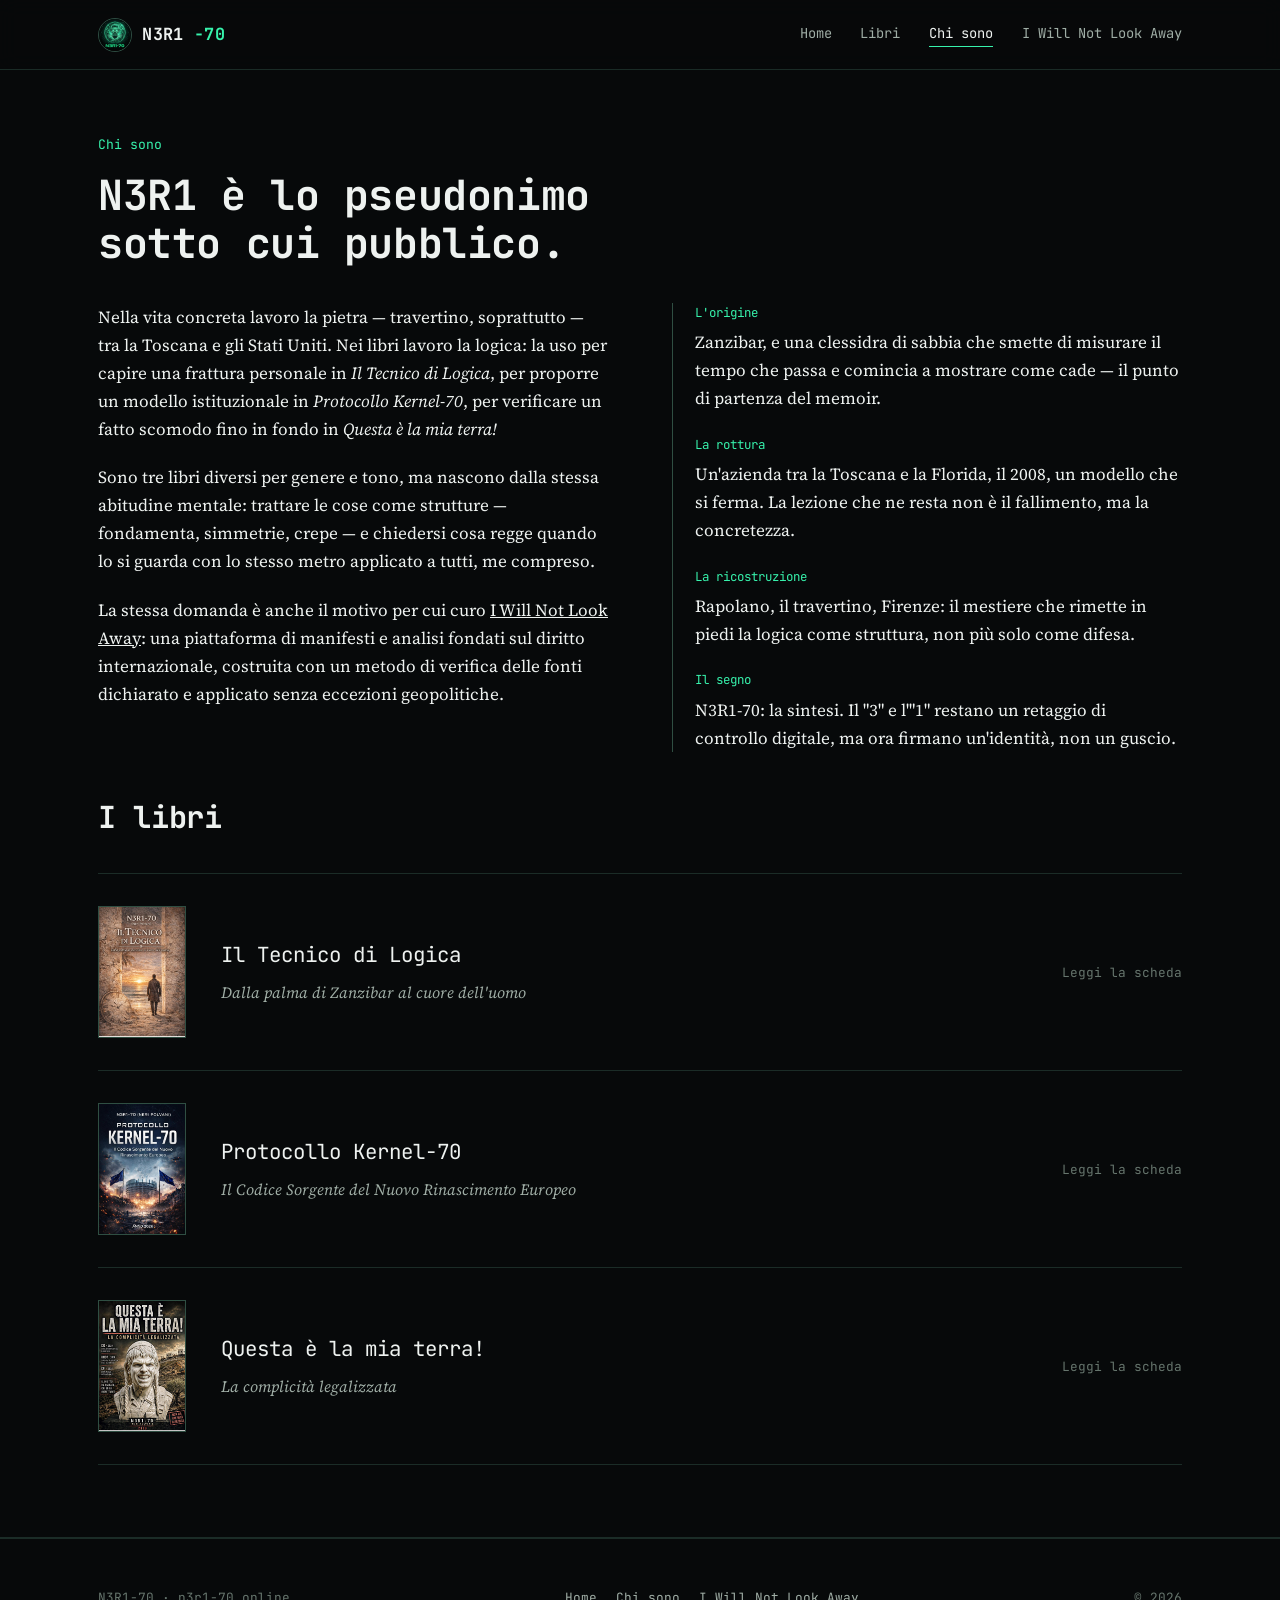
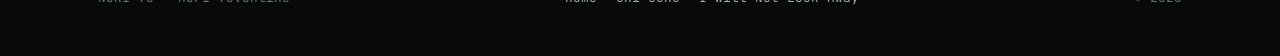
==== chi-sono.html @ bfb906f8 "n3r1-70-sito" ====
<!doctype html>
<html lang="it">
<head>
<meta charset="utf-8">
<meta name="viewport" content="width=device-width, initial-scale=1">
<title>Chi sono — N3R1-70</title>
<meta name="description" content="N3R1: pseudonimo dell'autore de Il Tecnico di Logica, Protocollo Kernel-70 e Questa è la mia terra!, e curatore di I Will Not Look Away.">
<link rel="canonical" href="https://n3r1-70.online/chi-sono.html">
<meta property="og:title" content="Chi sono — N3R1-70">
<meta property="og:description" content="N3R1: pseudonimo dell'autore de Il Tecnico di Logica, Protocollo Kernel-70 e Questa è la mia terra!, e curatore di I Will Not Look Away.">
<meta property="og:type" content="website">
<meta property="og:url" content="https://n3r1-70.online/chi-sono.html">
<meta property="og:image" content="https://n3r1-70.online/images/hero-portrait.jpg">
<meta name="theme-color" content="#07090a">
<link rel="icon" type="image/png" sizes="32x32" href="images/favicon-32.png">
<link rel="apple-touch-icon" href="images/favicon-180.png">
<link rel="preconnect" href="https://fonts.googleapis.com">
<link rel="preconnect" href="https://fonts.gstatic.com" crossorigin>
<link href="https://fonts.googleapis.com/css2?family=JetBrains+Mono:wght@400;500;700&family=Source+Serif+4:ital,opsz,wght@0,8..60,400;0,8..60,600;1,8..60,400;1,8..60,600&display=swap" rel="stylesheet">
<link rel="stylesheet" href="css/style.css">

</head>
<body>
<a class="skip-link" href="#main">Vai al contenuto</a>
<div class="grid-backdrop" aria-hidden="true"></div>
<header class="site-header">
  <div class="shell">
    <a class="brand" href="index.html">
      <img src="images/logo.jpg" alt="" width="34" height="34">
      N3R1<span>-70</span>
    </a>
    <button class="nav-toggle" id="navToggle" aria-expanded="false" aria-controls="mainNav">☰</button>
    <nav class="main-nav" id="mainNav">
      <a href="index.html">Home</a>
      <a href="index.html#libri">Libri</a>
      <a href="chi-sono.html" aria-current="page">Chi sono</a>
      <a href="iwillnotlookaway.html">I Will Not Look Away</a>
    </nav>
  </div>
</header>
<main id="main">

<section class="section" style="border-bottom:1px solid var(--line); padding-top: clamp(2.4rem, 6vw, 4rem);">
  <div class="shell">
    <span class="eyebrow-id">Chi sono</span>
    <h1 style="font-size:clamp(1.9rem,3.6vw,2.6rem); max-width:20ch;">N3R1 è lo pseudonimo sotto cui pubblico.</h1>

    <div class="bio-grid" style="margin-top:2.2rem;">
      <div class="measure">
        <p>Nella vita concreta lavoro la pietra — travertino, soprattutto — tra la Toscana e gli Stati Uniti. Nei libri lavoro la logica: la uso per capire una frattura personale in <em>Il Tecnico di Logica</em>, per proporre un modello istituzionale in <em>Protocollo Kernel-70</em>, per verificare un fatto scomodo fino in fondo in <em>Questa è la mia terra!</em></p>
        <p>Sono tre libri diversi per genere e tono, ma nascono dalla stessa abitudine mentale: trattare le cose come strutture — fondamenta, simmetrie, crepe — e chiedersi cosa regge quando lo si guarda con lo stesso metro applicato a tutti, me compreso.</p>
        <p>La stessa domanda è anche il motivo per cui curo <a href="iwillnotlookaway.html">I Will Not Look Away</a>: una piattaforma di manifesti e analisi fondati sul diritto internazionale, costruita con un metodo di verifica delle fonti dichiarato e applicato senza eccezioni geopolitiche.</p>
      </div>

      <div class="timeline">
        <div class="timeline-item">
          <span class="t-mark">L'origine</span>
          <p style="margin:0;">Zanzibar, e una clessidra di sabbia che smette di misurare il tempo che passa e comincia a mostrare come cade — il punto di partenza del memoir.</p>
        </div>
        <div class="timeline-item">
          <span class="t-mark">La rottura</span>
          <p style="margin:0;">Un'azienda tra la Toscana e la Florida, il 2008, un modello che si ferma. La lezione che ne resta non è il fallimento, ma la concretezza.</p>
        </div>
        <div class="timeline-item">
          <span class="t-mark">La ricostruzione</span>
          <p style="margin:0;">Rapolano, il travertino, Firenze: il mestiere che rimette in piedi la logica come struttura, non più solo come difesa.</p>
        </div>
        <div class="timeline-item">
          <span class="t-mark">Il segno</span>
          <p style="margin:0;">N3R1-70: la sintesi. Il "3" e l'"1" restano un retaggio di controllo digitale, ma ora firmano un'identità, non un guscio.</p>
        </div>
      </div>
    </div>

    <div class="section-head" style="margin-top:3rem;">
      <h2>I libri</h2>
    </div>
    <div class="book-index">
      <a class="book-row" href="libro-tecnico-di-logica.html">
        <img class="book-thumb" src="images/covers/cover-tecnico-di-logica.jpg" alt="Copertina de Il Tecnico di Logica">
        <span><span class="book-row-title" style="display:block;">Il Tecnico di Logica</span><span class="book-row-sub">Dalla palma di Zanzibar al cuore dell'uomo</span></span>
        <span class="book-row-cta">Leggi la scheda</span>
      </a>
      <a class="book-row" href="libro-protocollo-kernel-70.html">
        <img class="book-thumb" src="images/covers/cover-protocollo-kernel-70.jpg" alt="Copertina di Protocollo Kernel-70">
        <span><span class="book-row-title" style="display:block;">Protocollo Kernel-70</span><span class="book-row-sub">Il Codice Sorgente del Nuovo Rinascimento Europeo</span></span>
        <span class="book-row-cta">Leggi la scheda</span>
      </a>
      <a class="book-row" href="libro-questa-e-la-mia-terra.html">
        <img class="book-thumb" src="images/covers/cover-questa-e-la-mia-terra.jpg" alt="Copertina di Questa è la mia terra!">
        <span><span class="book-row-title" style="display:block;">Questa è la mia terra!</span><span class="book-row-sub">La complicità legalizzata</span></span>
        <span class="book-row-cta">Leggi la scheda</span>
      </a>
    </div>
  </div>
</section>
</main>
<footer class="site-footer">
  <div class="shell">
    <span>N3R1-70 · n3r1-70.online</span>
    <div class="footer-links">
      <a href="index.html">Home</a>
      <a href="chi-sono.html">Chi sono</a>
      <a href="iwillnotlookaway.html">I Will Not Look Away</a>
    </div>
    <span>&copy; 2026</span>
  </div>
</footer>
<script src="js/main.js"></script>

</body>
</html>
---- css/style.css ----
/* ==========================================================================
   N3R1-70 — design system
   Palette e trama derivano dal logo del progetto (rete di linee su nero,
   verde-menta luminoso). Titoli in monospazio (logica/codice), testo in
   serif (memoria/letteratura) — la stessa dualità che attraversa i libri.
   ========================================================================== */

:root{
  --bg: #07090a;
  --bg-panel: #0d1210;
  --bg-panel-raised: #101715;
  --line: rgba(150, 255, 210, 0.14);
  --line-strong: rgba(150, 255, 210, 0.28);
  --accent: #37f2ac;
  --accent-soft: rgba(55, 242, 172, 0.12);
  --accent-dim: #1d6b4f;
  --text: #eef2f0;
  --text-muted: #9fada5;
  --text-faint: #66756d;

  --font-mono: 'JetBrains Mono', ui-monospace, SFMono-Regular, Menlo, monospace;
  --font-serif: 'Source Serif 4', Georgia, 'Times New Roman', serif;

  --measure: 42em;
  --gutter: clamp(1.25rem, 4vw, 3rem);
}

*, *::before, *::after{ box-sizing: border-box; }

html{ background: var(--bg); color-scheme: dark; }

body{
  margin: 0;
  background: var(--bg);
  color: var(--text);
  font-family: var(--font-serif);
  font-size: 17px;
  line-height: 1.65;
  -webkit-font-smoothing: antialiased;
}

img{ max-width: 100%; display: block; }

a{ color: inherit; }

::selection{ background: var(--accent); color: #04120c; }

h1, h2, h3, h4{
  font-family: var(--font-mono);
  font-weight: 700;
  line-height: 1.15;
  letter-spacing: -0.01em;
  margin: 0 0 0.6em;
}

p{ margin: 0 0 1.2em; }

.measure{ max-width: var(--measure); }

/* -------------------------------- backdrop -------------------------------- */

.grid-backdrop{
  position: fixed;
  inset: 0;
  z-index: -1;
  background-image:
    linear-gradient(var(--line) 1px, transparent 1px),
    linear-gradient(90deg, var(--line) 1px, transparent 1px);
  background-size: 64px 64px;
  -webkit-mask-image: radial-gradient(ellipse 80% 60% at 50% -10%, black 0%, transparent 70%);
          mask-image: radial-gradient(ellipse 80% 60% at 50% -10%, black 0%, transparent 70%);
  opacity: 0.55;
}

/* ---------------------------------- shell ---------------------------------- */

.shell{
  max-width: 1180px;
  margin: 0 auto;
  padding: 0 var(--gutter);
}

/* ----------------------------------- nav ------------------------------------ */

.site-header{
  border-bottom: 1px solid var(--line);
  position: sticky;
  top: 0;
  background: rgba(7, 9, 10, 0.86);
  backdrop-filter: blur(10px);
  z-index: 20;
}

.site-header .shell{
  display: flex;
  align-items: center;
  justify-content: space-between;
  padding-top: 1.1rem;
  padding-bottom: 1.1rem;
  gap: 1.5rem;
}

.brand{
  display: flex;
  align-items: center;
  gap: 0.65rem;
  text-decoration: none;
  font-family: var(--font-mono);
  font-weight: 700;
  font-size: 1.05rem;
  letter-spacing: 0.02em;
  color: var(--text);
  white-space: nowrap;
}

.brand img{
  width: 34px;
  height: 34px;
  border-radius: 50%;
  border: 1px solid var(--line-strong);
}

.brand span{ color: var(--accent); }

.main-nav{
  display: flex;
  gap: clamp(1rem, 2.4vw, 1.8rem);
  flex-wrap: wrap;
  font-family: var(--font-mono);
  font-size: 0.86rem;
}

.main-nav a{
  text-decoration: none;
  color: var(--text-muted);
  padding-bottom: 2px;
  border-bottom: 1px solid transparent;
  transition: color .15s ease, border-color .15s ease;
}

.main-nav a:hover,
.main-nav a[aria-current="page"]{
  color: var(--text);
  border-color: var(--accent);
}

.nav-toggle{ display: none; }

@media (max-width: 720px){
  .nav-toggle{
    display: inline-flex;
    align-items: center;
    justify-content: center;
    width: 38px; height: 38px;
    border: 1px solid var(--line-strong);
    background: transparent;
    color: var(--text);
    font-family: var(--font-mono);
  }
  .main-nav{
    display: none;
    position: absolute;
    top: 100%; left: 0; right: 0;
    background: var(--bg-panel);
    border-bottom: 1px solid var(--line);
    padding: 1rem var(--gutter) 1.4rem;
    flex-direction: column;
    gap: 0.9rem;
  }
  .main-nav.is-open{ display: flex; }
}

/* ---------------------------------- hero ------------------------------------ */

.hero{
  padding: clamp(3rem, 8vw, 6rem) 0 clamp(2.5rem, 6vw, 4rem);
  border-bottom: 1px solid var(--line);
}

.hero .shell{
  display: grid;
  grid-template-columns: 1.15fr 0.85fr;
  gap: clamp(2rem, 5vw, 4rem);
  align-items: center;
}

@media (max-width: 860px){
  .hero .shell{ grid-template-columns: 1fr; }
  .hero-portrait{ order: -1; max-width: 260px; margin: 0 auto; }
}

.eyebrow-id{
  font-family: var(--font-mono);
  font-size: 0.82rem;
  color: var(--accent);
  display: block;
  margin-bottom: 1rem;
}

.hero h1{
  font-size: clamp(2.1rem, 4.4vw, 3.4rem);
  margin-bottom: 0.5rem;
}

.hero .subtitle{
  font-family: var(--font-serif);
  font-style: italic;
  color: var(--text-muted);
  font-size: 1.15rem;
  margin-bottom: 1.4rem;
}

.hero p.lede{
  color: var(--text-muted);
  font-size: 1.05rem;
  max-width: 46ch;
}

.hero-actions{
  display: flex;
  gap: 1rem;
  flex-wrap: wrap;
  margin-top: 1.6rem;
}

.hero-portrait{
  position: relative;
  border: 1px solid var(--line-strong);
  padding: 10px;
}

.hero-portrait img{ width: 100%; height: auto; }

/* --------------------------------- buttons ---------------------------------- */

.btn{
  display: inline-flex;
  align-items: center;
  gap: 0.5rem;
  font-family: var(--font-mono);
  font-size: 0.86rem;
  text-decoration: none;
  padding: 0.7em 1.1em;
  border: 1px solid var(--line-strong);
  color: var(--text);
  background: transparent;
  transition: border-color .15s ease, background .15s ease, color .15s ease;
}

.btn:hover{ border-color: var(--accent); color: var(--accent); }

.btn-solid{
  background: var(--accent);
  color: #04140d;
  border-color: var(--accent);
}

.btn-solid:hover{
  background: transparent;
  color: var(--accent);
}

/* --------------------------------- sections ---------------------------------- */

.section{
  padding: clamp(2.6rem, 6vw, 4.5rem) 0;
  border-bottom: 1px solid var(--line);
}

.section:last-of-type{ border-bottom: none; }

.section-head{
  display: flex;
  justify-content: space-between;
  align-items: baseline;
  gap: 1.5rem;
  margin-bottom: clamp(1.6rem, 4vw, 2.4rem);
  flex-wrap: wrap;
}

.section-head h2{ font-size: clamp(1.4rem, 2.6vw, 1.9rem); margin: 0; }

.section-head .section-note{
  font-family: var(--font-mono);
  font-size: 0.82rem;
  color: var(--text-faint);
}

.section-intro{
  color: var(--text-muted);
  max-width: 56ch;
  margin-bottom: clamp(1.6rem, 4vw, 2.4rem);
}

/* ------------------------------ book index list ------------------------------- */

.book-index{
  border-top: 1px solid var(--line);
}

.book-row{
  display: grid;
  grid-template-columns: 5.5rem 1fr auto;
  gap: clamp(1rem, 3vw, 2.2rem);
  align-items: center;
  padding: clamp(1.4rem, 3vw, 2rem) 0;
  border-bottom: 1px solid var(--line);
  text-decoration: none;
  color: var(--text);
}

.book-row:hover .book-row-title{ color: var(--accent); }
.book-row:hover .book-mark{ border-color: var(--accent); color: var(--accent); }

.book-mark{
  font-family: var(--font-mono);
  font-size: 0.75rem;
  color: var(--text-faint);
  border: 1px solid var(--line-strong);
  padding: 0.5rem 0.4rem;
  text-align: center;
  transition: border-color .15s ease, color .15s ease;
}

.book-thumb{
  width: 100%;
  aspect-ratio: 2 / 3;
  object-fit: cover;
  border: 1px solid var(--line-strong);
  transition: border-color .15s ease;
}

.book-row:hover .book-thumb{ border-color: var(--accent); }

.book-row-title{
  font-family: var(--font-mono);
  font-size: clamp(1.05rem, 2vw, 1.3rem);
  transition: color .15s ease;
  margin-bottom: 0.35rem;
}

.book-row-sub{
  font-family: var(--font-serif);
  font-style: italic;
  color: var(--text-muted);
  font-size: 0.98rem;
}

.book-row-cta{
  font-family: var(--font-mono);
  font-size: 0.8rem;
  color: var(--text-faint);
  white-space: nowrap;
}

@media (max-width: 620px){
  .book-row{ grid-template-columns: 3.2rem 1fr; }
  .book-row-cta{ display: none; }
}

/* --------------------------------- book page ---------------------------------- */

.book-hero{
  display: grid;
  grid-template-columns: 220px 1fr;
  gap: clamp(1.8rem, 4vw, 3rem);
  align-items: start;
  padding: clamp(2.4rem, 6vw, 4rem) 0;
  border-bottom: 1px solid var(--line);
}

@media (max-width: 720px){
  .book-hero{ grid-template-columns: 1fr; }
  .book-cover{ max-width: 200px; }
}

.book-cover{
  border: 1px solid var(--line-strong);
  background: var(--bg-panel);
  padding: 8px;
  position: relative;
  box-shadow: 0 30px 60px -30px rgba(0,0,0,0.7);
}

.book-cover img{
  width: 100%;
  height: auto;
  display: block;
}

.book-meta-label{
  font-family: var(--font-mono);
  font-size: 0.78rem;
  color: var(--accent);
  display: block;
  margin-bottom: 0.9rem;
}

.book-hero h1{ font-size: clamp(1.8rem, 3.6vw, 2.6rem); }

.book-hero .subtitle{
  font-family: var(--font-serif);
  font-style: italic;
  color: var(--text-muted);
  font-size: 1.1rem;
  margin-bottom: 1.3rem;
}

.book-body{
  padding-top: clamp(2rem, 5vw, 3rem);
  max-width: var(--measure);
}

.book-body p{ color: var(--text); }

.book-body p:first-of-type{
  font-size: 1.08rem;
}

.pull{
  border-left: 2px solid var(--accent);
  padding-left: 1.2rem;
  margin: 2rem 0;
  font-family: var(--font-serif);
  font-style: italic;
  color: var(--text-muted);
  font-size: 1.1rem;
}

.protocol-list{
  list-style: none;
  margin: 1.6rem 0;
  padding: 0;
  display: grid;
  gap: 0.9rem;
}

.protocol-list li{
  border: 1px solid var(--line);
  padding: 0.9rem 1.1rem;
  background: var(--bg-panel);
}

.protocol-list strong{
  font-family: var(--font-mono);
  color: var(--accent);
  display: block;
  font-size: 0.92rem;
  margin-bottom: 0.3rem;
}

/* ----------------------------------- feed ------------------------------------ */

.feed-list{ border-top: 1px solid var(--line); }

.feed-item{
  display: grid;
  grid-template-columns: 8rem 1fr;
  gap: clamp(1rem, 3vw, 2rem);
  padding: 1.3rem 0;
  border-bottom: 1px solid var(--line);
  text-decoration: none;
  color: var(--text);
}

.feed-item:hover .feed-title{ color: var(--accent); }

.feed-date{
  font-family: var(--font-mono);
  font-size: 0.78rem;
  color: var(--text-faint);
  padding-top: 0.2rem;
}

.feed-title{
  font-family: var(--font-mono);
  font-size: 1rem;
  transition: color .15s ease;
  margin-bottom: 0.3rem;
}

.feed-excerpt{
  color: var(--text-muted);
  font-size: 0.95rem;
  margin: 0;
}

.feed-category{
  display: inline-block;
  font-family: var(--font-mono);
  font-size: 0.7rem;
  color: var(--accent-dim);
  border: 1px solid var(--accent-dim);
  padding: 0.15rem 0.5rem;
  margin-bottom: 0.5rem;
}

@media (max-width: 620px){
  .feed-item{ grid-template-columns: 1fr; gap: 0.4rem; }
}

.feed-status{
  font-family: var(--font-mono);
  font-size: 0.85rem;
  color: var(--text-faint);
  padding: 1.2rem 0;
}

/* ---------------------------------- panel card -------------------------------- */

.panel{
  border: 1px solid var(--line);
  background: var(--bg-panel);
  padding: clamp(1.6rem, 4vw, 2.4rem);
}

.panel + .panel{ margin-top: 1.2rem; }

.iwnla-card{
  display: grid;
  grid-template-columns: auto 1fr;
  gap: clamp(1.4rem, 4vw, 2.4rem);
  align-items: center;
  border: 1px solid var(--line);
  padding: clamp(1.6rem, 4vw, 2.4rem);
}

@media (max-width: 700px){
  .iwnla-card{ grid-template-columns: 1fr; }
}

.iwnla-card img{ width: 96px; height: 96px; object-fit: contain; }

.stat-row{
  display: flex;
  flex-wrap: wrap;
  gap: clamp(1.4rem, 4vw, 2.6rem);
  margin-top: 1.6rem;
}

.stat{
  font-family: var(--font-mono);
}

.stat .stat-n{
  font-size: 1.6rem;
  color: var(--accent);
  display: block;
}

.stat .stat-l{
  font-size: 0.78rem;
  color: var(--text-faint);
}

/* --------------------------------- about / bio -------------------------------- */

.bio-grid{
  display: grid;
  grid-template-columns: 1fr 1fr;
  gap: clamp(2rem, 5vw, 4rem);
  align-items: start;
}

@media (max-width: 780px){
  .bio-grid{ grid-template-columns: 1fr; }
}

.timeline{
  border-left: 1px solid var(--line-strong);
  padding-left: 1.4rem;
  display: grid;
  gap: 1.4rem;
}

.timeline-item .t-mark{
  font-family: var(--font-mono);
  font-size: 0.78rem;
  color: var(--accent);
  display: block;
  margin-bottom: 0.3rem;
}

/* ----------------------------------- footer ------------------------------------ */

.site-footer{
  border-top: 1px solid var(--line);
  padding: clamp(2rem, 5vw, 3rem) 0;
}

.site-footer .shell{
  display: flex;
  justify-content: space-between;
  align-items: center;
  flex-wrap: wrap;
  gap: 1rem;
  font-family: var(--font-mono);
  font-size: 0.8rem;
  color: var(--text-faint);
}

.site-footer a{ text-decoration: none; color: var(--text-muted); }
.site-footer a:hover{ color: var(--accent); }

.footer-links{ display: flex; gap: 1.2rem; flex-wrap: wrap; }

/* ------------------------------------ misc -------------------------------------- */

.skip-link{
  position: absolute;
  left: -999px;
  top: auto;
  background: var(--accent);
  color: #04140d;
  padding: 0.6rem 1rem;
  font-family: var(--font-mono);
  z-index: 100;
}
.skip-link:focus{ left: var(--gutter); top: 0.6rem; }

:focus-visible{
  outline: 2px solid var(--accent);
  outline-offset: 2px;
}

@media (prefers-reduced-motion: reduce){
  *{ animation-duration: 0.001ms !important; animation-iteration-count: 1 !important; transition-duration: 0.001ms !important; }
}
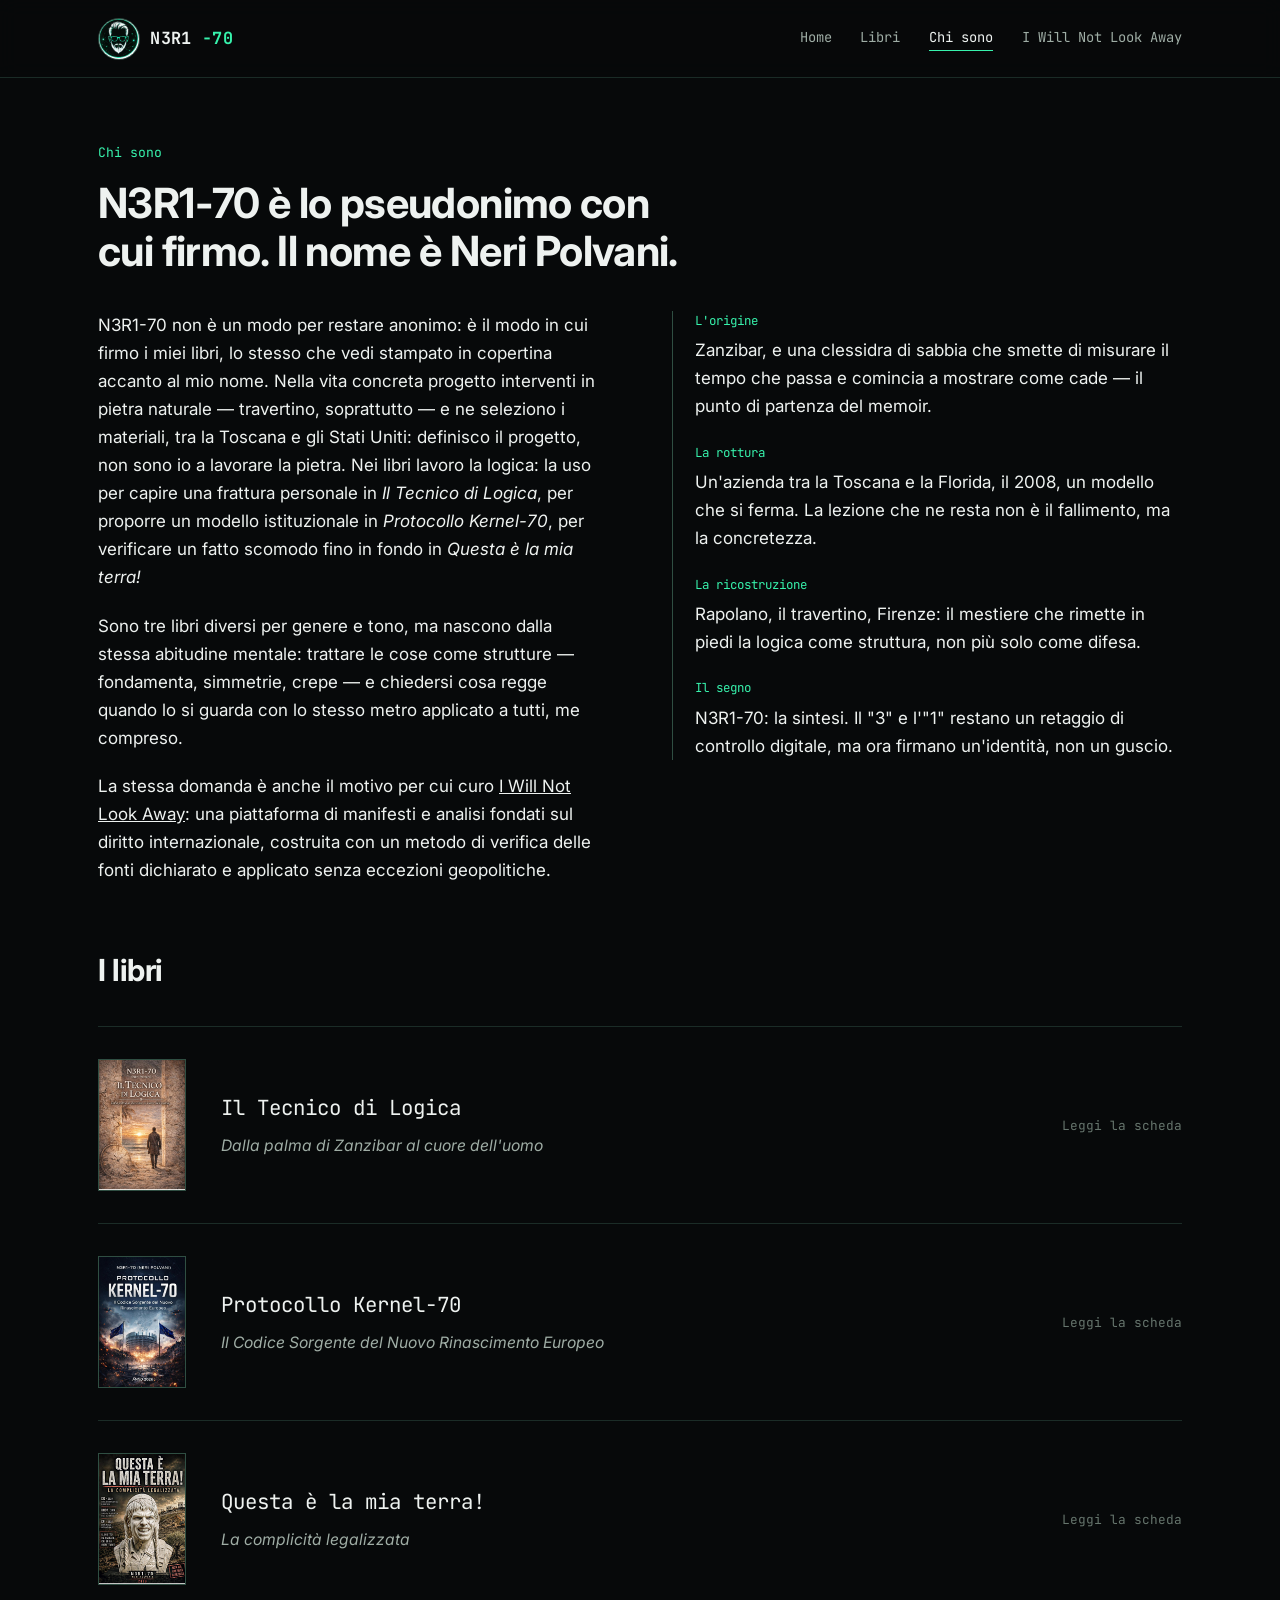
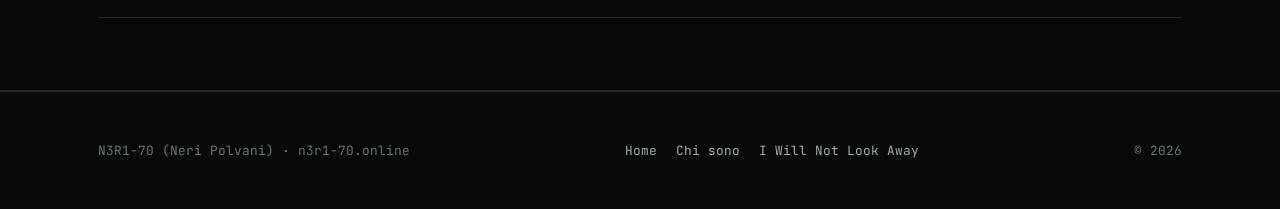
==== commit 86ea128a: "3" ====
--- a/chi-sono.html
+++ b/chi-sono.html
@@ -3,11 +3,11 @@
 <head>
 <meta charset="utf-8">
 <meta name="viewport" content="width=device-width, initial-scale=1">
-<title>Chi sono — N3R1-70</title>
-<meta name="description" content="N3R1: pseudonimo dell'autore de Il Tecnico di Logica, Protocollo Kernel-70 e Questa è la mia terra!, e curatore di I Will Not Look Away.">
+<title>Chi sono — N3R1-70 (Neri Polvani)</title>
+<meta name="description" content="N3R1-70, pseudonimo di Neri Polvani: autore de Il Tecnico di Logica, Protocollo Kernel-70 e Questa è la mia terra!, e curatore di I Will Not Look Away.">
 <link rel="canonical" href="https://n3r1-70.online/chi-sono.html">
-<meta property="og:title" content="Chi sono — N3R1-70">
-<meta property="og:description" content="N3R1: pseudonimo dell'autore de Il Tecnico di Logica, Protocollo Kernel-70 e Questa è la mia terra!, e curatore di I Will Not Look Away.">
+<meta property="og:title" content="Chi sono — N3R1-70 (Neri Polvani)">
+<meta property="og:description" content="N3R1-70, pseudonimo di Neri Polvani: autore de Il Tecnico di Logica, Protocollo Kernel-70 e Questa è la mia terra!, e curatore di I Will Not Look Away.">
 <meta property="og:type" content="website">
 <meta property="og:url" content="https://n3r1-70.online/chi-sono.html">
 <meta property="og:image" content="https://n3r1-70.online/images/hero-portrait.jpg">
@@ -16,7 +16,7 @@
 <link rel="apple-touch-icon" href="images/favicon-180.png">
 <link rel="preconnect" href="https://fonts.googleapis.com">
 <link rel="preconnect" href="https://fonts.gstatic.com" crossorigin>
-<link href="https://fonts.googleapis.com/css2?family=JetBrains+Mono:wght@400;500;700&family=Source+Serif+4:ital,opsz,wght@0,8..60,400;0,8..60,600;1,8..60,400;1,8..60,600&display=swap" rel="stylesheet">
+<link href="https://fonts.googleapis.com/css2?family=Inter:ital,wght@0,400;0,500;0,600;0,700;1,400;1,600&family=JetBrains+Mono:wght@400;500;700&display=swap" rel="stylesheet">
 <link rel="stylesheet" href="css/style.css">
 
 </head>
@@ -26,7 +26,7 @@
 <header class="site-header">
   <div class="shell">
     <a class="brand" href="index.html">
-      <img src="images/logo.jpg" alt="" width="34" height="34">
+      <img src="images/logo.jpg" alt="" width="42" height="42">
       N3R1<span>-70</span>
     </a>
     <button class="nav-toggle" id="navToggle" aria-expanded="false" aria-controls="mainNav">☰</button>
@@ -43,11 +43,11 @@
 <section class="section" style="border-bottom:1px solid var(--line); padding-top: clamp(2.4rem, 6vw, 4rem);">
   <div class="shell">
     <span class="eyebrow-id">Chi sono</span>
-    <h1 style="font-size:clamp(1.9rem,3.6vw,2.6rem); max-width:20ch;">N3R1 è lo pseudonimo sotto cui pubblico.</h1>
+    <h1 style="font-size:clamp(1.9rem,3.6vw,2.6rem); max-width:22ch;">N3R1-70 è lo pseudonimo con cui firmo. Il nome è Neri Polvani.</h1>
 
     <div class="bio-grid" style="margin-top:2.2rem;">
       <div class="measure">
-        <p>Nella vita concreta lavoro la pietra — travertino, soprattutto — tra la Toscana e gli Stati Uniti. Nei libri lavoro la logica: la uso per capire una frattura personale in <em>Il Tecnico di Logica</em>, per proporre un modello istituzionale in <em>Protocollo Kernel-70</em>, per verificare un fatto scomodo fino in fondo in <em>Questa è la mia terra!</em></p>
+        <p>N3R1-70 non è un modo per restare anonimo: è il modo in cui firmo i miei libri, lo stesso che vedi stampato in copertina accanto al mio nome. Nella vita concreta progetto interventi in pietra naturale — travertino, soprattutto — e ne seleziono i materiali, tra la Toscana e gli Stati Uniti: definisco il progetto, non sono io a lavorare la pietra. Nei libri lavoro la logica: la uso per capire una frattura personale in <em>Il Tecnico di Logica</em>, per proporre un modello istituzionale in <em>Protocollo Kernel-70</em>, per verificare un fatto scomodo fino in fondo in <em>Questa è la mia terra!</em></p>
         <p>Sono tre libri diversi per genere e tono, ma nascono dalla stessa abitudine mentale: trattare le cose come strutture — fondamenta, simmetrie, crepe — e chiedersi cosa regge quando lo si guarda con lo stesso metro applicato a tutti, me compreso.</p>
         <p>La stessa domanda è anche il motivo per cui curo <a href="iwillnotlookaway.html">I Will Not Look Away</a>: una piattaforma di manifesti e analisi fondati sul diritto internazionale, costruita con un metodo di verifica delle fonti dichiarato e applicato senza eccezioni geopolitiche.</p>
       </div>
@@ -97,7 +97,7 @@
 </main>
 <footer class="site-footer">
   <div class="shell">
-    <span>N3R1-70 · n3r1-70.online</span>
+    <span>N3R1-70 (Neri Polvani) · n3r1-70.online</span>
     <div class="footer-links">
       <a href="index.html">Home</a>
       <a href="chi-sono.html">Chi sono</a>
--- a/css/style.css
+++ b/css/style.css
@@ -19,7 +19,8 @@
   --text-faint: #66756d;
 
   --font-mono: 'JetBrains Mono', ui-monospace, SFMono-Regular, Menlo, monospace;
-  --font-serif: 'Source Serif 4', Georgia, 'Times New Roman', serif;
+  --font-display: 'Inter', -apple-system, 'Segoe UI', sans-serif;
+  --font-serif: 'Inter', -apple-system, 'Segoe UI', sans-serif;
 
   --measure: 42em;
   --gutter: clamp(1.25rem, 4vw, 3rem);
@@ -46,10 +47,10 @@
 ::selection{ background: var(--accent); color: #04120c; }
 
 h1, h2, h3, h4{
-  font-family: var(--font-mono);
+  font-family: var(--font-display);
   font-weight: 700;
   line-height: 1.15;
-  letter-spacing: -0.01em;
+  letter-spacing: -0.015em;
   margin: 0 0 0.6em;
 }
 
@@ -114,8 +115,8 @@
 }
 
 .brand img{
-  width: 34px;
-  height: 34px;
+  width: 42px;
+  height: 42px;
   border-radius: 50%;
   border: 1px solid var(--line-strong);
 }
@@ -406,6 +407,14 @@
   margin-bottom: 1.3rem;
 }
 
+.byline{
+  font-family: var(--font-mono);
+  font-size: 0.82rem;
+  color: var(--text-faint);
+  margin-top: -0.8rem;
+  margin-bottom: 1.3rem;
+}
+
 .book-body{
   padding-top: clamp(2rem, 5vw, 3rem);
   max-width: var(--measure);
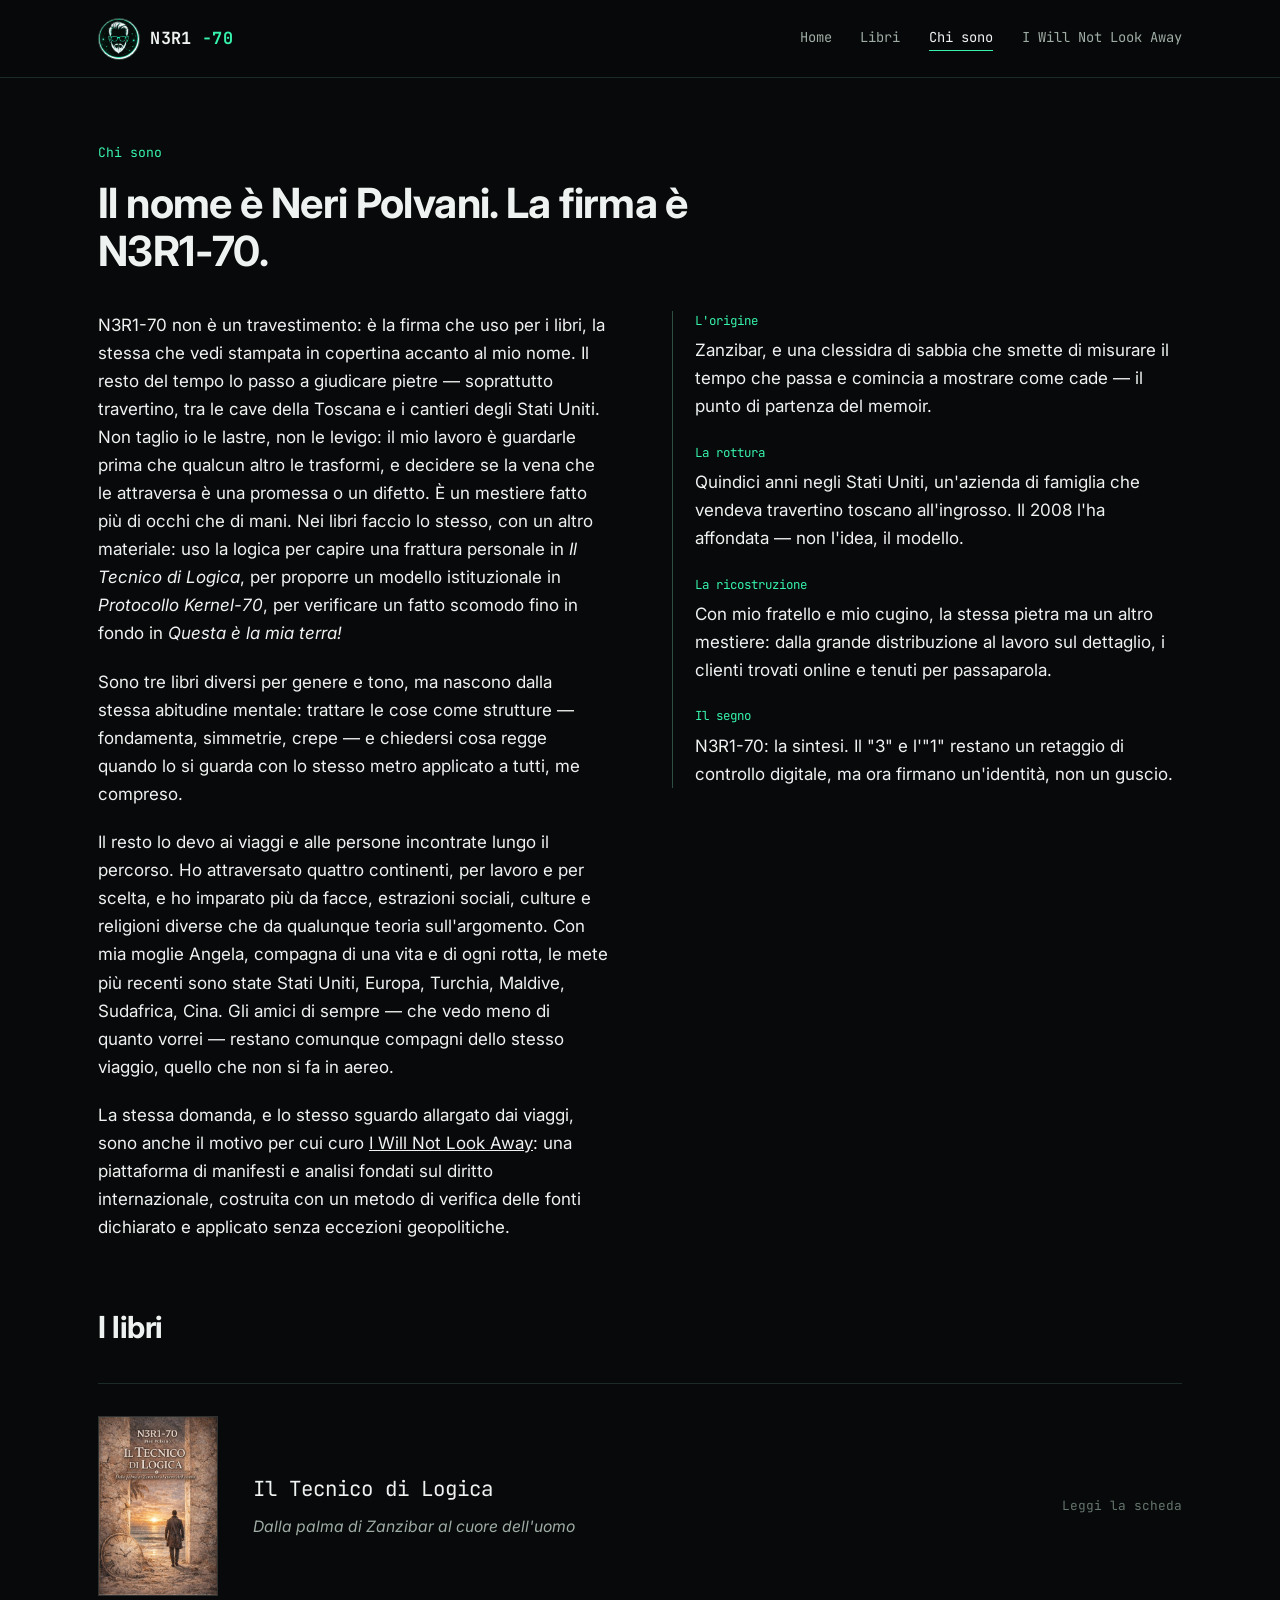
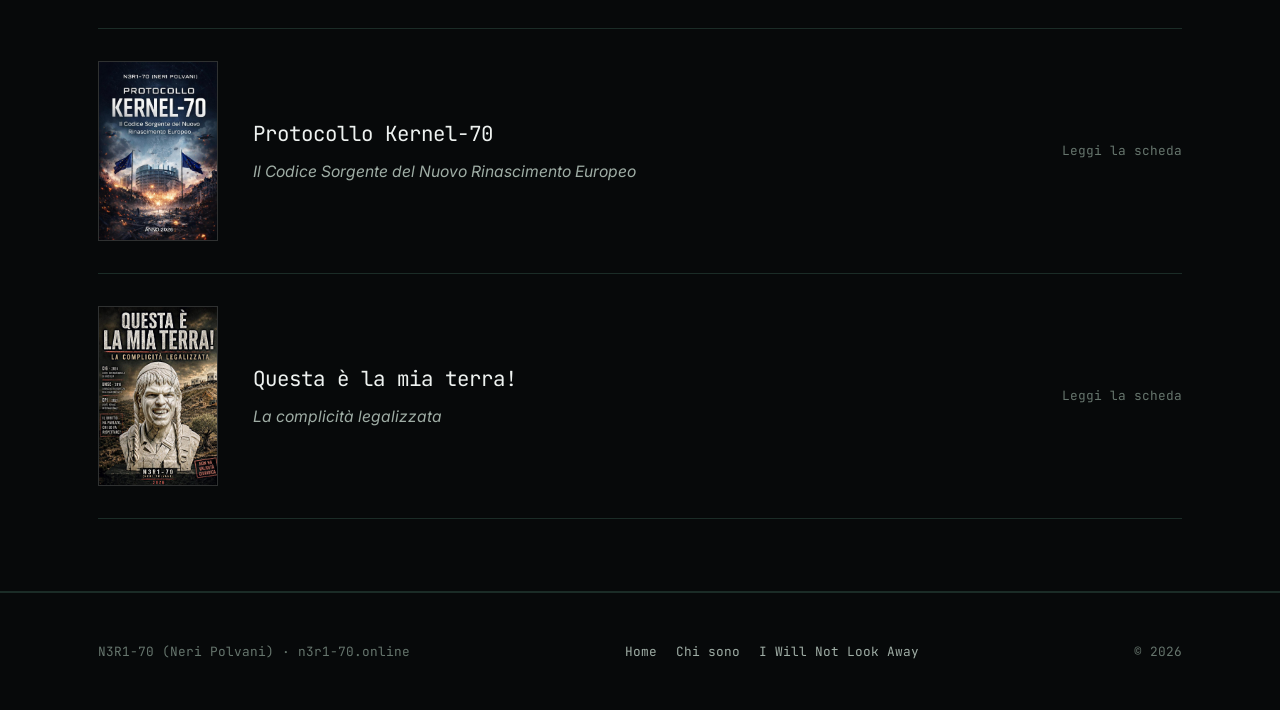
==== commit 9b8ca70a: "Add files via upload" ====
--- a/chi-sono.html
+++ b/chi-sono.html
@@ -43,13 +43,14 @@
 <section class="section" style="border-bottom:1px solid var(--line); padding-top: clamp(2.4rem, 6vw, 4rem);">
   <div class="shell">
     <span class="eyebrow-id">Chi sono</span>
-    <h1 style="font-size:clamp(1.9rem,3.6vw,2.6rem); max-width:22ch;">N3R1-70 è lo pseudonimo con cui firmo. Il nome è Neri Polvani.</h1>
+    <h1 style="font-size:clamp(1.9rem,3.6vw,2.6rem); max-width:24ch;">Il nome è Neri Polvani. La firma è N3R1-70.</h1>
 
     <div class="bio-grid" style="margin-top:2.2rem;">
       <div class="measure">
-        <p>N3R1-70 non è un modo per restare anonimo: è il modo in cui firmo i miei libri, lo stesso che vedi stampato in copertina accanto al mio nome. Nella vita concreta progetto interventi in pietra naturale — travertino, soprattutto — e ne seleziono i materiali, tra la Toscana e gli Stati Uniti: definisco il progetto, non sono io a lavorare la pietra. Nei libri lavoro la logica: la uso per capire una frattura personale in <em>Il Tecnico di Logica</em>, per proporre un modello istituzionale in <em>Protocollo Kernel-70</em>, per verificare un fatto scomodo fino in fondo in <em>Questa è la mia terra!</em></p>
+        <p>N3R1-70 non è un travestimento: è la firma che uso per i libri, la stessa che vedi stampata in copertina accanto al mio nome. Il resto del tempo lo passo a giudicare pietre — soprattutto travertino, tra le cave della Toscana e i cantieri degli Stati Uniti. Non taglio io le lastre, non le levigo: il mio lavoro è guardarle prima che qualcun altro le trasformi, e decidere se la vena che le attraversa è una promessa o un difetto. È un mestiere fatto più di occhi che di mani. Nei libri faccio lo stesso, con un altro materiale: uso la logica per capire una frattura personale in <em>Il Tecnico di Logica</em>, per proporre un modello istituzionale in <em>Protocollo Kernel-70</em>, per verificare un fatto scomodo fino in fondo in <em>Questa è la mia terra!</em></p>
         <p>Sono tre libri diversi per genere e tono, ma nascono dalla stessa abitudine mentale: trattare le cose come strutture — fondamenta, simmetrie, crepe — e chiedersi cosa regge quando lo si guarda con lo stesso metro applicato a tutti, me compreso.</p>
-        <p>La stessa domanda è anche il motivo per cui curo <a href="iwillnotlookaway.html">I Will Not Look Away</a>: una piattaforma di manifesti e analisi fondati sul diritto internazionale, costruita con un metodo di verifica delle fonti dichiarato e applicato senza eccezioni geopolitiche.</p>
+        <p>Il resto lo devo ai viaggi e alle persone incontrate lungo il percorso. Ho attraversato quattro continenti, per lavoro e per scelta, e ho imparato più da facce, estrazioni sociali, culture e religioni diverse che da qualunque teoria sull'argomento. Con mia moglie Angela, compagna di una vita e di ogni rotta, le mete più recenti sono state Stati Uniti, Europa, Turchia, Maldive, Sudafrica, Cina. Gli amici di sempre — che vedo meno di quanto vorrei — restano comunque compagni dello stesso viaggio, quello che non si fa in aereo.</p>
+        <p>La stessa domanda, e lo stesso sguardo allargato dai viaggi, sono anche il motivo per cui curo <a href="iwillnotlookaway.html">I Will Not Look Away</a>: una piattaforma di manifesti e analisi fondati sul diritto internazionale, costruita con un metodo di verifica delle fonti dichiarato e applicato senza eccezioni geopolitiche.</p>
       </div>
 
       <div class="timeline">
@@ -59,11 +60,11 @@
         </div>
         <div class="timeline-item">
           <span class="t-mark">La rottura</span>
-          <p style="margin:0;">Un'azienda tra la Toscana e la Florida, il 2008, un modello che si ferma. La lezione che ne resta non è il fallimento, ma la concretezza.</p>
+          <p style="margin:0;">Quindici anni negli Stati Uniti, un'azienda di famiglia che vendeva travertino toscano all'ingrosso. Il 2008 l'ha affondata — non l'idea, il modello.</p>
         </div>
         <div class="timeline-item">
           <span class="t-mark">La ricostruzione</span>
-          <p style="margin:0;">Rapolano, il travertino, Firenze: il mestiere che rimette in piedi la logica come struttura, non più solo come difesa.</p>
+          <p style="margin:0;">Con mio fratello e mio cugino, la stessa pietra ma un altro mestiere: dalla grande distribuzione al lavoro sul dettaglio, i clienti trovati online e tenuti per passaparola.</p>
         </div>
         <div class="timeline-item">
           <span class="t-mark">Il segno</span>
--- a/css/style.css
+++ b/css/style.css
@@ -11,6 +11,8 @@
   --bg-panel-raised: #101715;
   --line: rgba(150, 255, 210, 0.14);
   --line-strong: rgba(150, 255, 210, 0.28);
+  --frame: rgba(255, 255, 255, 0.16);
+  --frame-hover: rgba(255, 255, 255, 0.34);
   --accent: #37f2ac;
   --accent-soft: rgba(55, 242, 172, 0.12);
   --accent-dim: #1d6b4f;
@@ -56,7 +58,7 @@
 
 p{ margin: 0 0 1.2em; }
 
-.measure{ max-width: var(--measure); }
+.measure{ }
 
 /* -------------------------------- backdrop -------------------------------- */
 
@@ -187,7 +189,7 @@
 
 @media (max-width: 860px){
   .hero .shell{ grid-template-columns: 1fr; }
-  .hero-portrait{ order: -1; max-width: 260px; margin: 0 auto; }
+  .hero-portrait{ order: -1; max-width: min(440px, 85%); margin: 0 auto; }
 }
 
 .eyebrow-id{
@@ -214,7 +216,6 @@
 .hero p.lede{
   color: var(--text-muted);
   font-size: 1.05rem;
-  max-width: 46ch;
 }
 
 .hero-actions{
@@ -226,11 +227,15 @@
 
 .hero-portrait{
   position: relative;
-  border: 1px solid var(--line-strong);
-  padding: 10px;
-}
-
-.hero-portrait img{ width: 100%; height: auto; }
+}
+
+.hero-portrait img{
+  width: 100%;
+  height: auto;
+  display: block;
+  -webkit-mask-image: radial-gradient(ellipse 82% 82% at 50% 45%, black 62%, transparent 100%);
+          mask-image: radial-gradient(ellipse 82% 82% at 50% 45%, black 62%, transparent 100%);
+}
 
 /* --------------------------------- buttons ---------------------------------- */
 
@@ -289,7 +294,6 @@
 
 .section-intro{
   color: var(--text-muted);
-  max-width: 56ch;
   margin-bottom: clamp(1.6rem, 4vw, 2.4rem);
 }
 
@@ -301,7 +305,7 @@
 
 .book-row{
   display: grid;
-  grid-template-columns: 5.5rem 1fr auto;
+  grid-template-columns: 7.5rem 1fr auto;
   gap: clamp(1rem, 3vw, 2.2rem);
   align-items: center;
   padding: clamp(1.4rem, 3vw, 2rem) 0;
@@ -311,7 +315,6 @@
 }
 
 .book-row:hover .book-row-title{ color: var(--accent); }
-.book-row:hover .book-mark{ border-color: var(--accent); color: var(--accent); }
 
 .book-mark{
   font-family: var(--font-mono);
@@ -327,11 +330,11 @@
   width: 100%;
   aspect-ratio: 2 / 3;
   object-fit: cover;
-  border: 1px solid var(--line-strong);
+  border: 1px solid var(--frame);
   transition: border-color .15s ease;
 }
 
-.book-row:hover .book-thumb{ border-color: var(--accent); }
+.book-row:hover .book-thumb{ border-color: var(--frame-hover); }
 
 .book-row-title{
   font-family: var(--font-mono);
@@ -355,7 +358,7 @@
 }
 
 @media (max-width: 620px){
-  .book-row{ grid-template-columns: 3.2rem 1fr; }
+  .book-row{ grid-template-columns: 5.5rem 1fr; }
   .book-row-cta{ display: none; }
 }
 
@@ -376,7 +379,7 @@
 }
 
 .book-cover{
-  border: 1px solid var(--line-strong);
+  border: 1px solid var(--frame);
   background: var(--bg-panel);
   padding: 8px;
   position: relative;
@@ -417,7 +420,6 @@
 
 .book-body{
   padding-top: clamp(2rem, 5vw, 3rem);
-  max-width: var(--measure);
 }
 
 .book-body p{ color: var(--text); }
@@ -538,7 +540,7 @@
   .iwnla-card{ grid-template-columns: 1fr; }
 }
 
-.iwnla-card img{ width: 96px; height: 96px; object-fit: contain; }
+.iwnla-card img{ max-width: 220px; max-height: 110px; width: auto; height: auto; object-fit: contain; }
 
 .stat-row{
   display: flex;
@@ -549,7 +551,13 @@
 
 .stat{
   font-family: var(--font-mono);
-}
+  text-decoration: none;
+  display: block;
+}
+
+a.stat{ transition: opacity .15s ease; }
+a.stat:hover{ opacity: 0.8; }
+a.stat:hover .stat-l{ color: var(--accent); }
 
 .stat .stat-n{
   font-size: 1.6rem;
@@ -560,6 +568,7 @@
 .stat .stat-l{
   font-size: 0.78rem;
   color: var(--text-faint);
+  transition: color .15s ease;
 }
 
 /* --------------------------------- about / bio -------------------------------- */
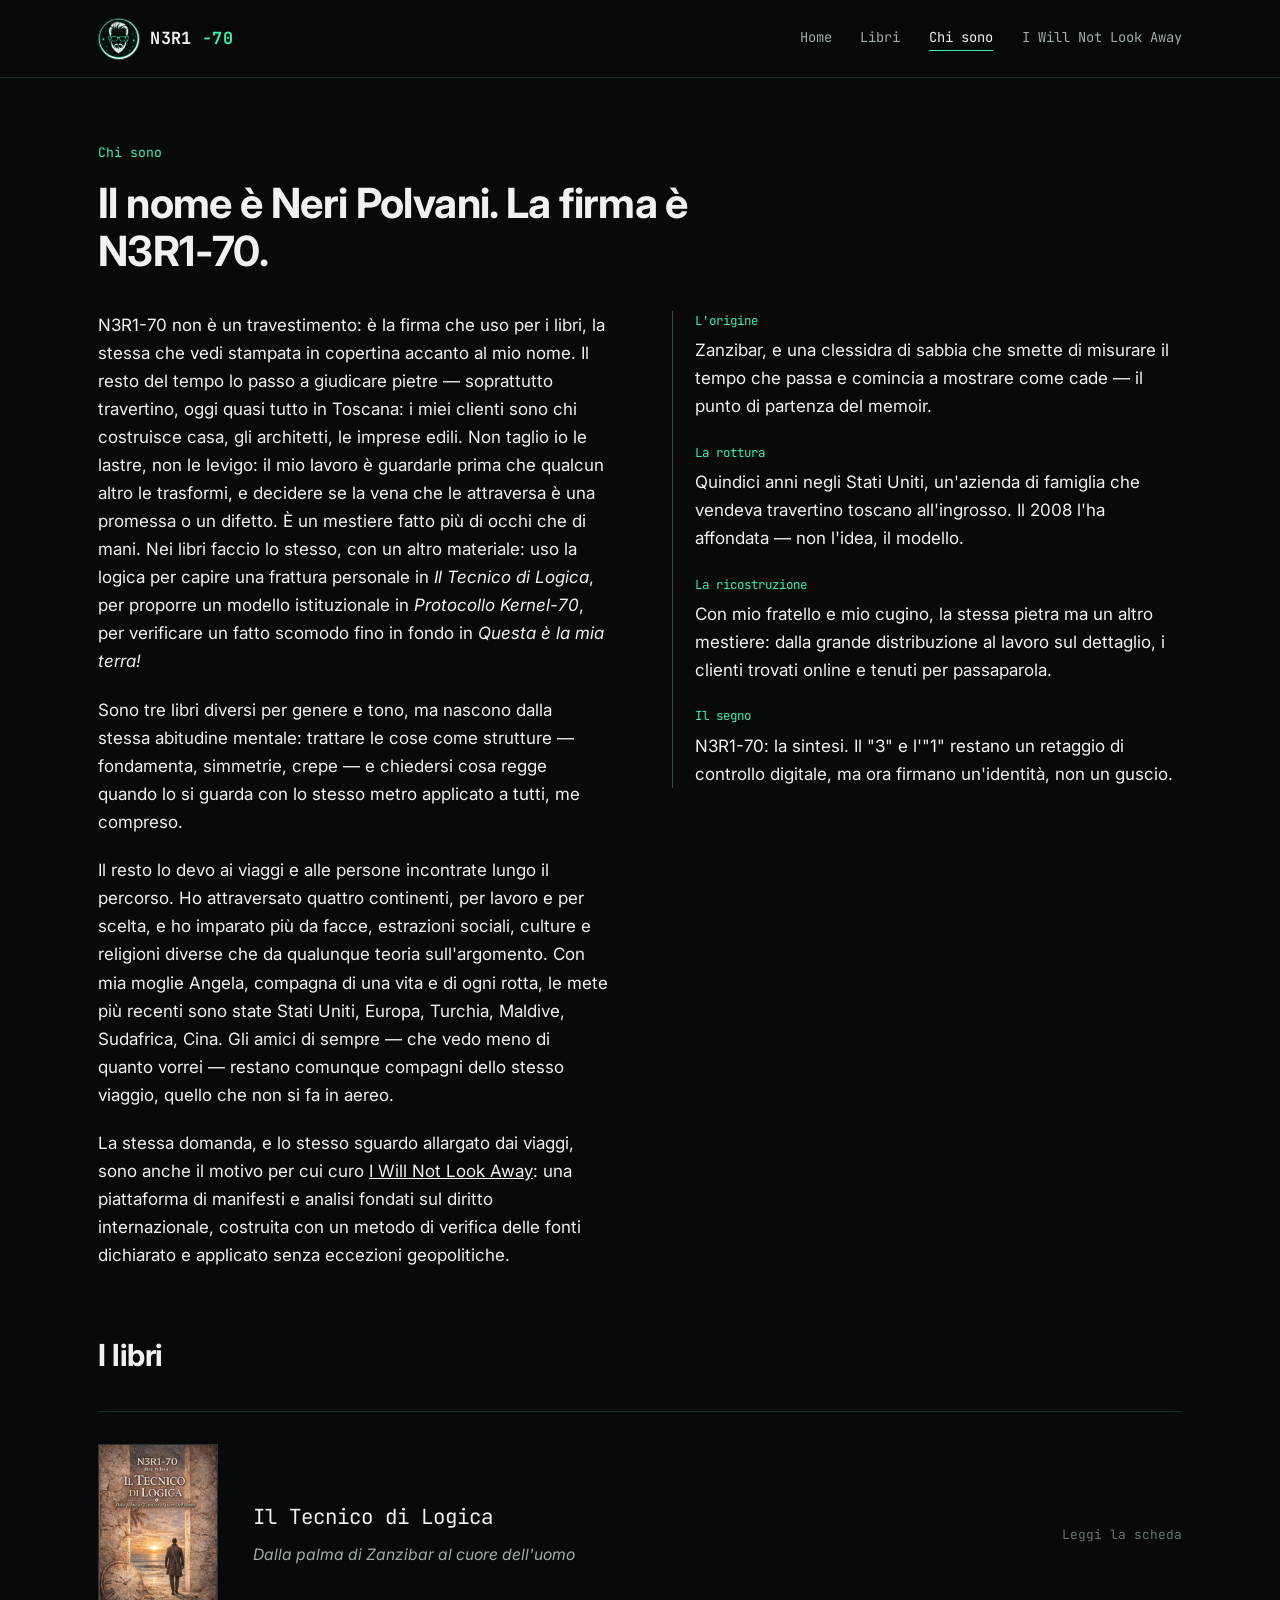
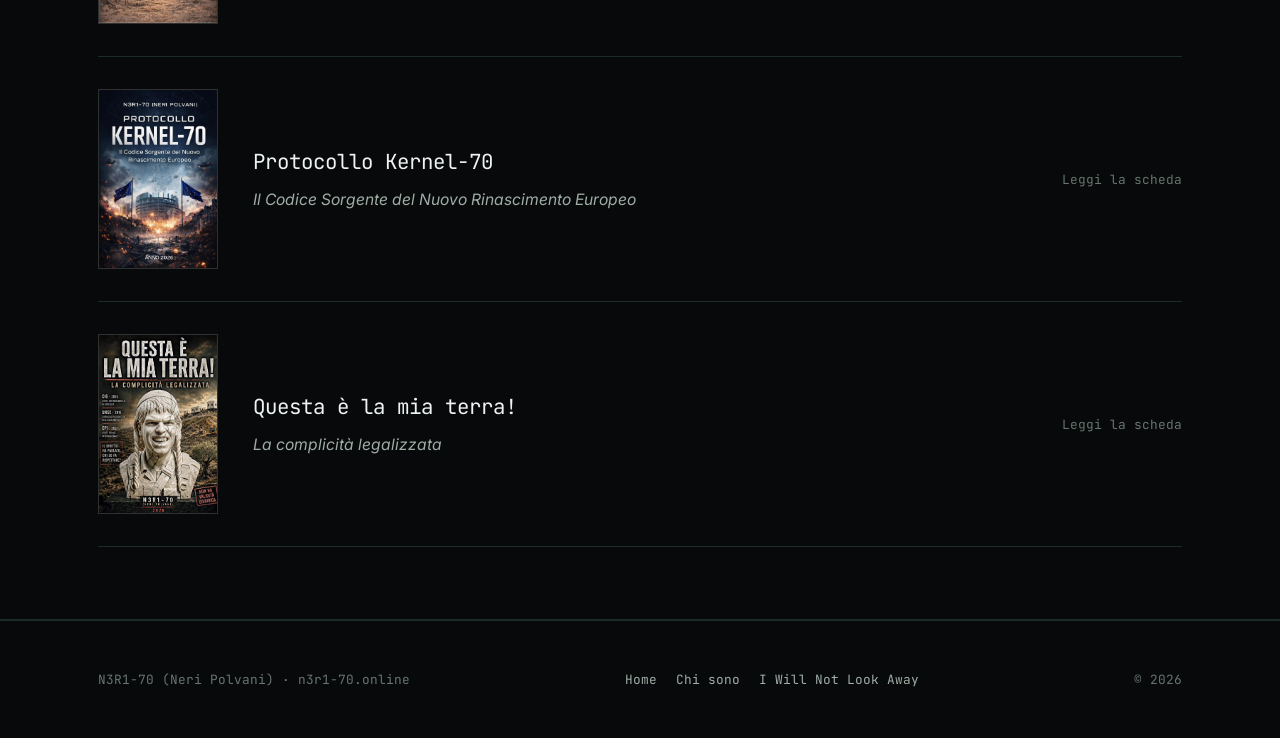
==== commit d1d0c9ac: "Add files via upload" ====
--- a/chi-sono.html
+++ b/chi-sono.html
@@ -47,7 +47,7 @@
 
     <div class="bio-grid" style="margin-top:2.2rem;">
       <div class="measure">
-        <p>N3R1-70 non è un travestimento: è la firma che uso per i libri, la stessa che vedi stampata in copertina accanto al mio nome. Il resto del tempo lo passo a giudicare pietre — soprattutto travertino, tra le cave della Toscana e i cantieri degli Stati Uniti. Non taglio io le lastre, non le levigo: il mio lavoro è guardarle prima che qualcun altro le trasformi, e decidere se la vena che le attraversa è una promessa o un difetto. È un mestiere fatto più di occhi che di mani. Nei libri faccio lo stesso, con un altro materiale: uso la logica per capire una frattura personale in <em>Il Tecnico di Logica</em>, per proporre un modello istituzionale in <em>Protocollo Kernel-70</em>, per verificare un fatto scomodo fino in fondo in <em>Questa è la mia terra!</em></p>
+        <p>N3R1-70 non è un travestimento: è la firma che uso per i libri, la stessa che vedi stampata in copertina accanto al mio nome. Il resto del tempo lo passo a giudicare pietre — soprattutto travertino, oggi quasi tutto in Toscana: i miei clienti sono chi costruisce casa, gli architetti, le imprese edili. Non taglio io le lastre, non le levigo: il mio lavoro è guardarle prima che qualcun altro le trasformi, e decidere se la vena che le attraversa è una promessa o un difetto. È un mestiere fatto più di occhi che di mani. Nei libri faccio lo stesso, con un altro materiale: uso la logica per capire una frattura personale in <em>Il Tecnico di Logica</em>, per proporre un modello istituzionale in <em>Protocollo Kernel-70</em>, per verificare un fatto scomodo fino in fondo in <em>Questa è la mia terra!</em></p>
         <p>Sono tre libri diversi per genere e tono, ma nascono dalla stessa abitudine mentale: trattare le cose come strutture — fondamenta, simmetrie, crepe — e chiedersi cosa regge quando lo si guarda con lo stesso metro applicato a tutti, me compreso.</p>
         <p>Il resto lo devo ai viaggi e alle persone incontrate lungo il percorso. Ho attraversato quattro continenti, per lavoro e per scelta, e ho imparato più da facce, estrazioni sociali, culture e religioni diverse che da qualunque teoria sull'argomento. Con mia moglie Angela, compagna di una vita e di ogni rotta, le mete più recenti sono state Stati Uniti, Europa, Turchia, Maldive, Sudafrica, Cina. Gli amici di sempre — che vedo meno di quanto vorrei — restano comunque compagni dello stesso viaggio, quello che non si fa in aereo.</p>
         <p>La stessa domanda, e lo stesso sguardo allargato dai viaggi, sono anche il motivo per cui curo <a href="iwillnotlookaway.html">I Will Not Look Away</a>: una piattaforma di manifesti e analisi fondati sul diritto internazionale, costruita con un metodo di verifica delle fonti dichiarato e applicato senza eccezioni geopolitiche.</p>
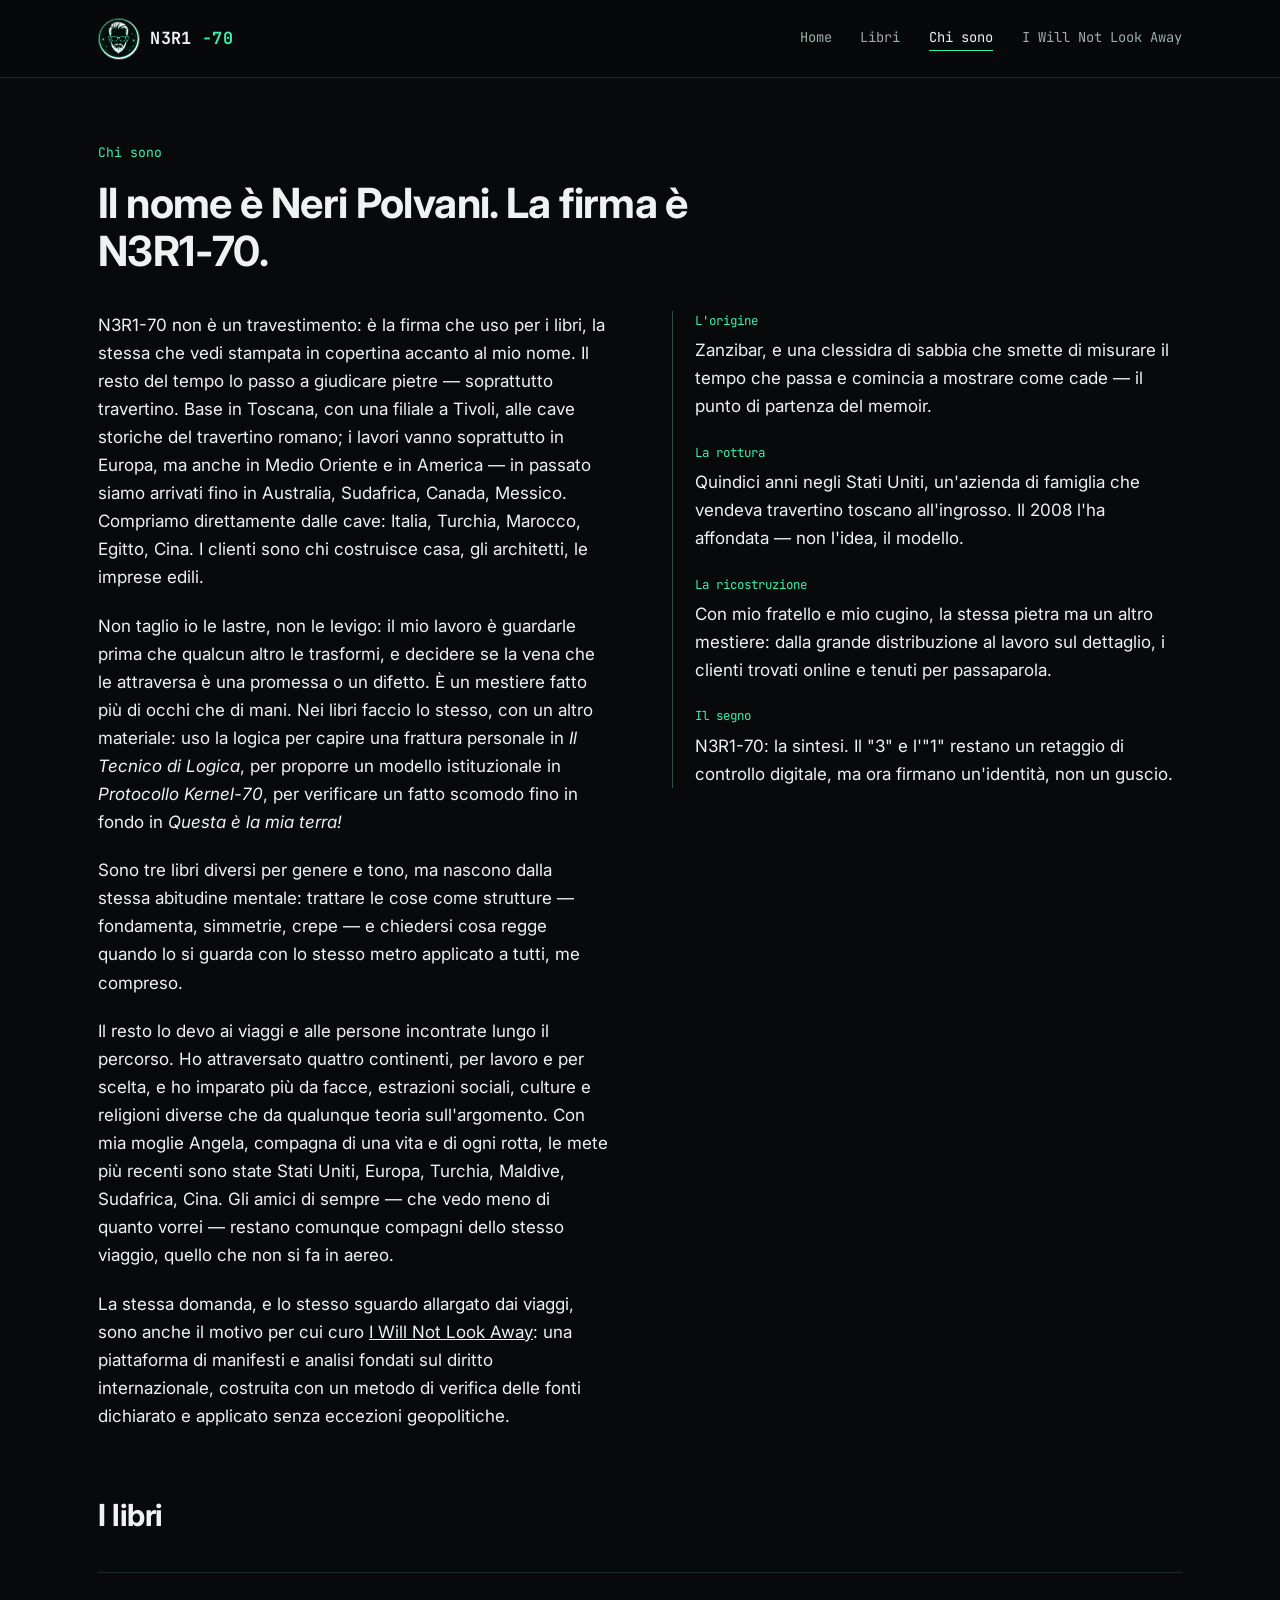
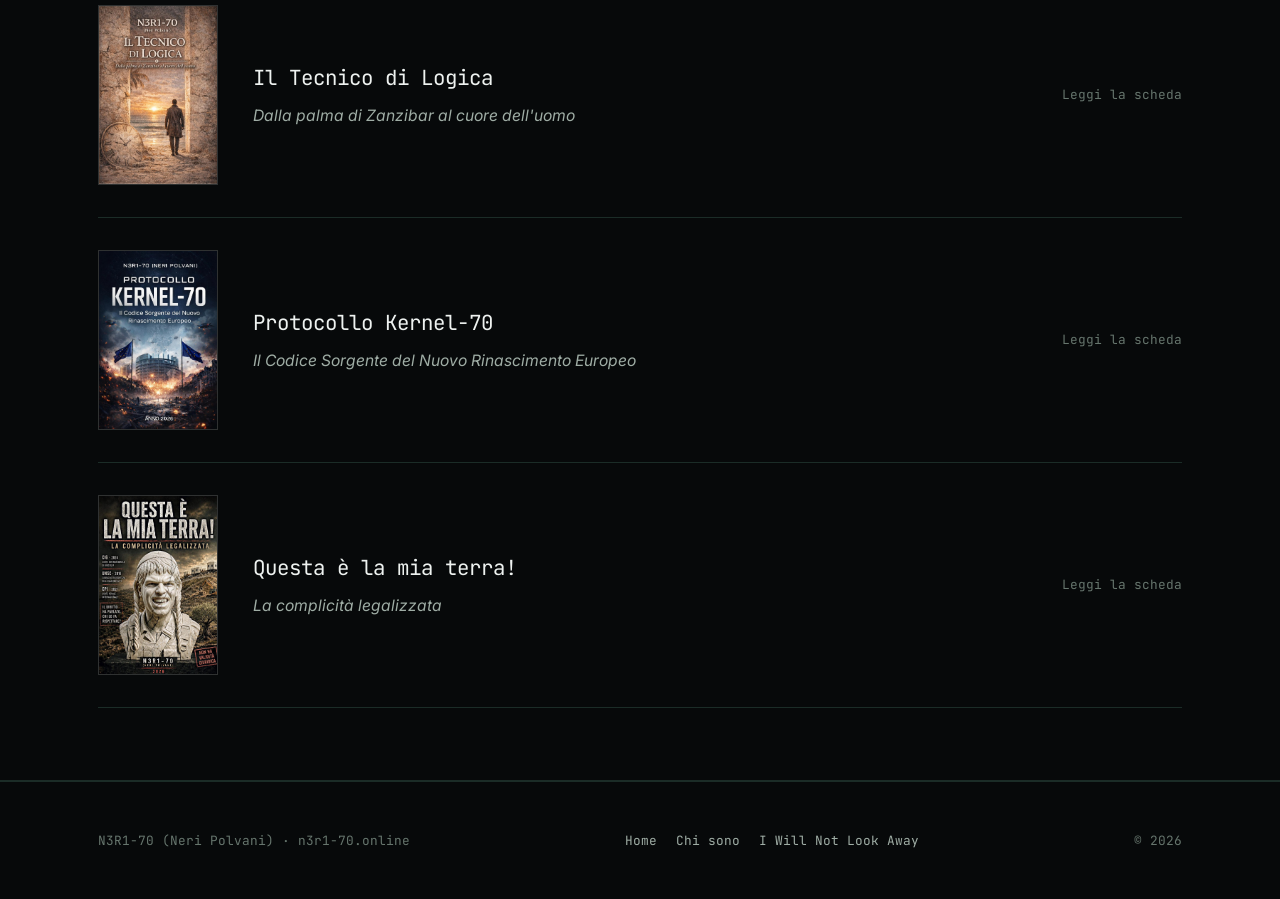
==== commit 9b454967: "Add files via upload" ====
--- a/chi-sono.html
+++ b/chi-sono.html
@@ -47,7 +47,8 @@
 
     <div class="bio-grid" style="margin-top:2.2rem;">
       <div class="measure">
-        <p>N3R1-70 non è un travestimento: è la firma che uso per i libri, la stessa che vedi stampata in copertina accanto al mio nome. Il resto del tempo lo passo a giudicare pietre — soprattutto travertino, oggi quasi tutto in Toscana: i miei clienti sono chi costruisce casa, gli architetti, le imprese edili. Non taglio io le lastre, non le levigo: il mio lavoro è guardarle prima che qualcun altro le trasformi, e decidere se la vena che le attraversa è una promessa o un difetto. È un mestiere fatto più di occhi che di mani. Nei libri faccio lo stesso, con un altro materiale: uso la logica per capire una frattura personale in <em>Il Tecnico di Logica</em>, per proporre un modello istituzionale in <em>Protocollo Kernel-70</em>, per verificare un fatto scomodo fino in fondo in <em>Questa è la mia terra!</em></p>
+        <p>N3R1-70 non è un travestimento: è la firma che uso per i libri, la stessa che vedi stampata in copertina accanto al mio nome. Il resto del tempo lo passo a giudicare pietre — soprattutto travertino. Base in Toscana, con una filiale a Tivoli, alle cave storiche del travertino romano; i lavori vanno soprattutto in Europa, ma anche in Medio Oriente e in America — in passato siamo arrivati fino in Australia, Sudafrica, Canada, Messico. Compriamo direttamente dalle cave: Italia, Turchia, Marocco, Egitto, Cina. I clienti sono chi costruisce casa, gli architetti, le imprese edili.</p>
+        <p>Non taglio io le lastre, non le levigo: il mio lavoro è guardarle prima che qualcun altro le trasformi, e decidere se la vena che le attraversa è una promessa o un difetto. È un mestiere fatto più di occhi che di mani. Nei libri faccio lo stesso, con un altro materiale: uso la logica per capire una frattura personale in <em>Il Tecnico di Logica</em>, per proporre un modello istituzionale in <em>Protocollo Kernel-70</em>, per verificare un fatto scomodo fino in fondo in <em>Questa è la mia terra!</em></p>
         <p>Sono tre libri diversi per genere e tono, ma nascono dalla stessa abitudine mentale: trattare le cose come strutture — fondamenta, simmetrie, crepe — e chiedersi cosa regge quando lo si guarda con lo stesso metro applicato a tutti, me compreso.</p>
         <p>Il resto lo devo ai viaggi e alle persone incontrate lungo il percorso. Ho attraversato quattro continenti, per lavoro e per scelta, e ho imparato più da facce, estrazioni sociali, culture e religioni diverse che da qualunque teoria sull'argomento. Con mia moglie Angela, compagna di una vita e di ogni rotta, le mete più recenti sono state Stati Uniti, Europa, Turchia, Maldive, Sudafrica, Cina. Gli amici di sempre — che vedo meno di quanto vorrei — restano comunque compagni dello stesso viaggio, quello che non si fa in aereo.</p>
         <p>La stessa domanda, e lo stesso sguardo allargato dai viaggi, sono anche il motivo per cui curo <a href="iwillnotlookaway.html">I Will Not Look Away</a>: una piattaforma di manifesti e analisi fondati sul diritto internazionale, costruita con un metodo di verifica delle fonti dichiarato e applicato senza eccezioni geopolitiche.</p>
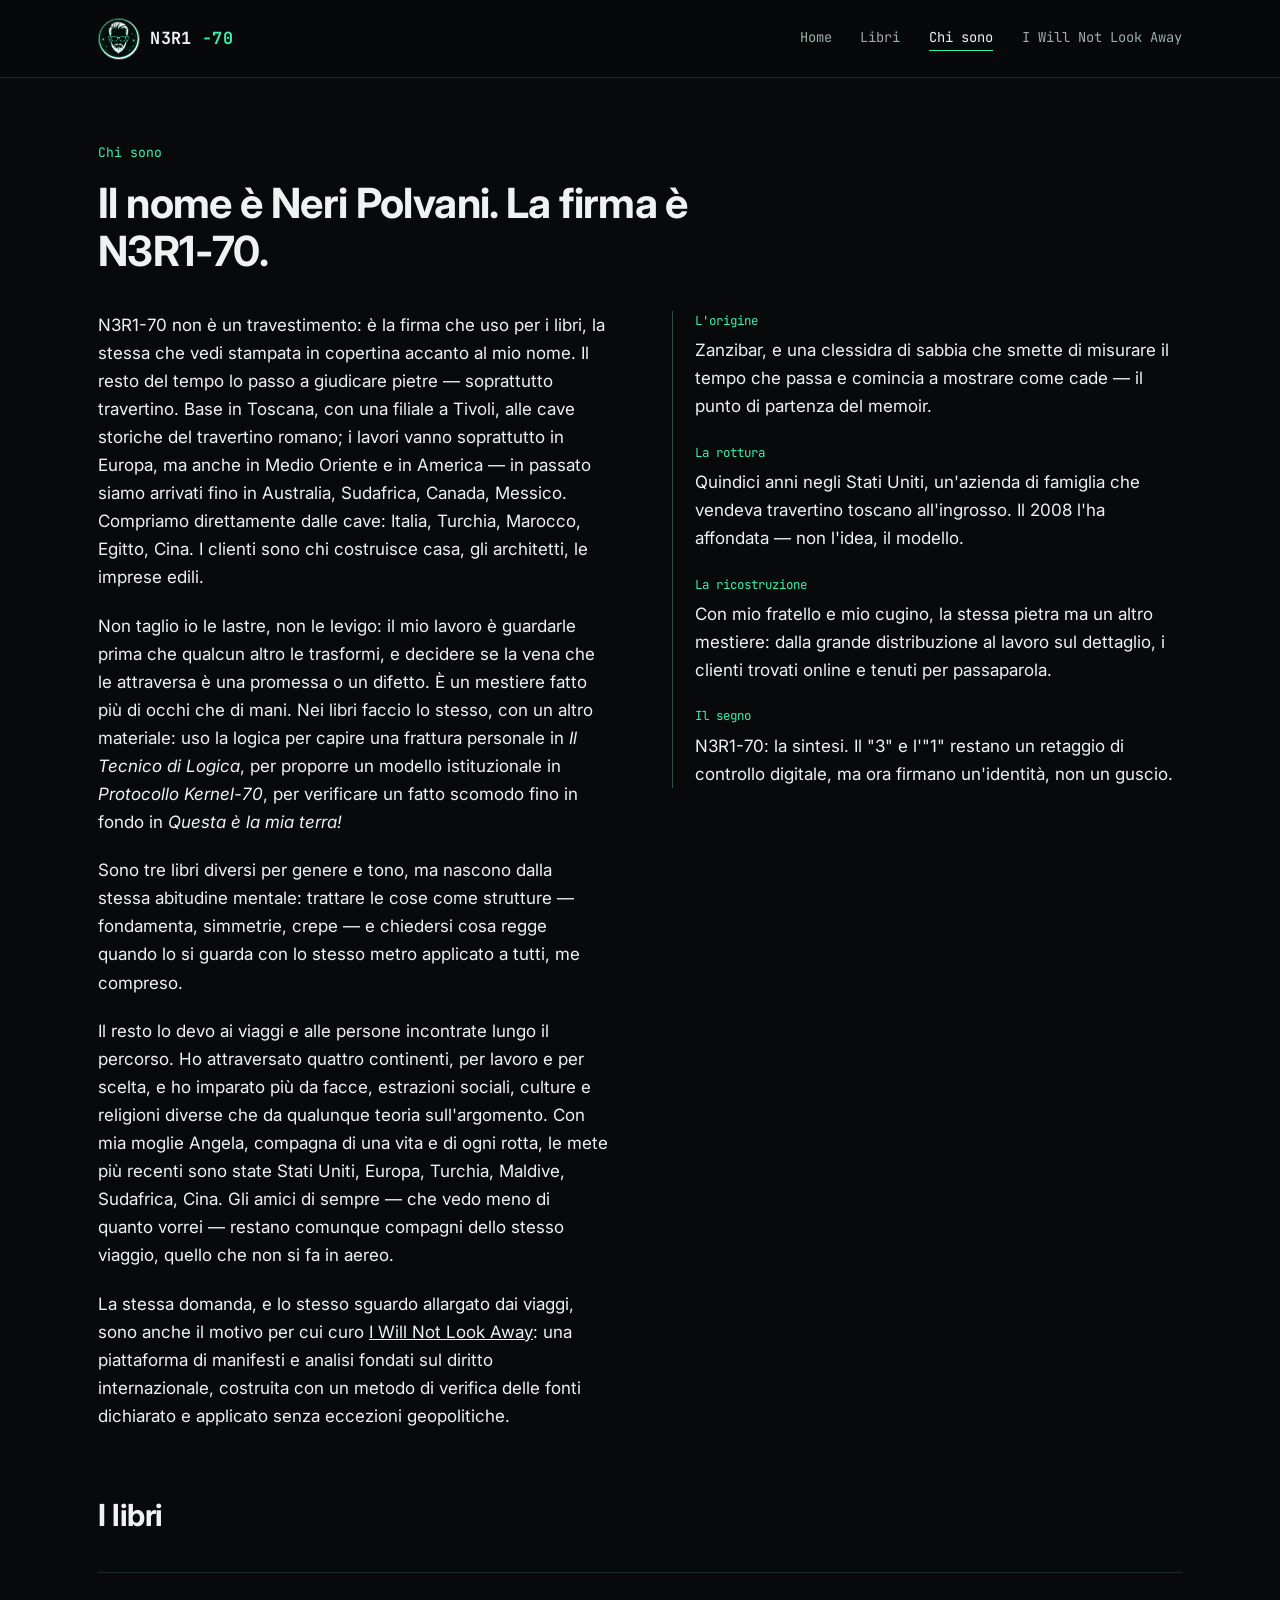
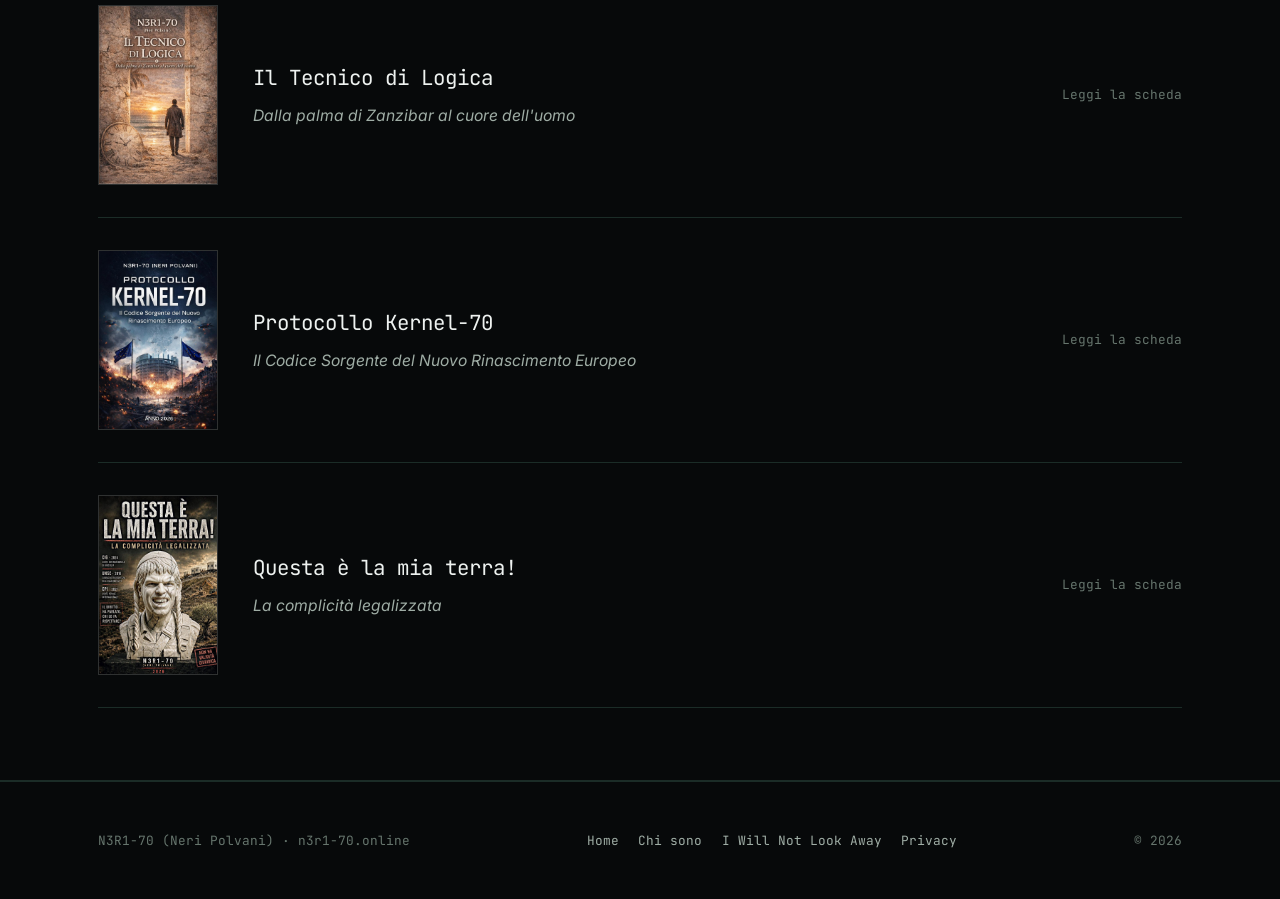
==== commit 633d04da: "n3r1-70-aggiornamento14" ====
--- a/chi-sono.html
+++ b/chi-sono.html
@@ -18,6 +18,7 @@
 <link rel="preconnect" href="https://fonts.gstatic.com" crossorigin>
 <link href="https://fonts.googleapis.com/css2?family=Inter:ital,wght@0,400;0,500;0,600;0,700;1,400;1,600&family=JetBrains+Mono:wght@400;500;700&display=swap" rel="stylesheet">
 <link rel="stylesheet" href="css/style.css">
+<script defer src="https://cloud.umami.is/script.js" data-website-id="398dc378-3fe2-4c1c-8b6f-a6786d5a2406"></script>
 
 </head>
 <body>
@@ -104,6 +105,7 @@
       <a href="index.html">Home</a>
       <a href="chi-sono.html">Chi sono</a>
       <a href="iwillnotlookaway.html">I Will Not Look Away</a>
+      <a href="privacy.html">Privacy</a>
     </div>
     <span>&copy; 2026</span>
   </div>
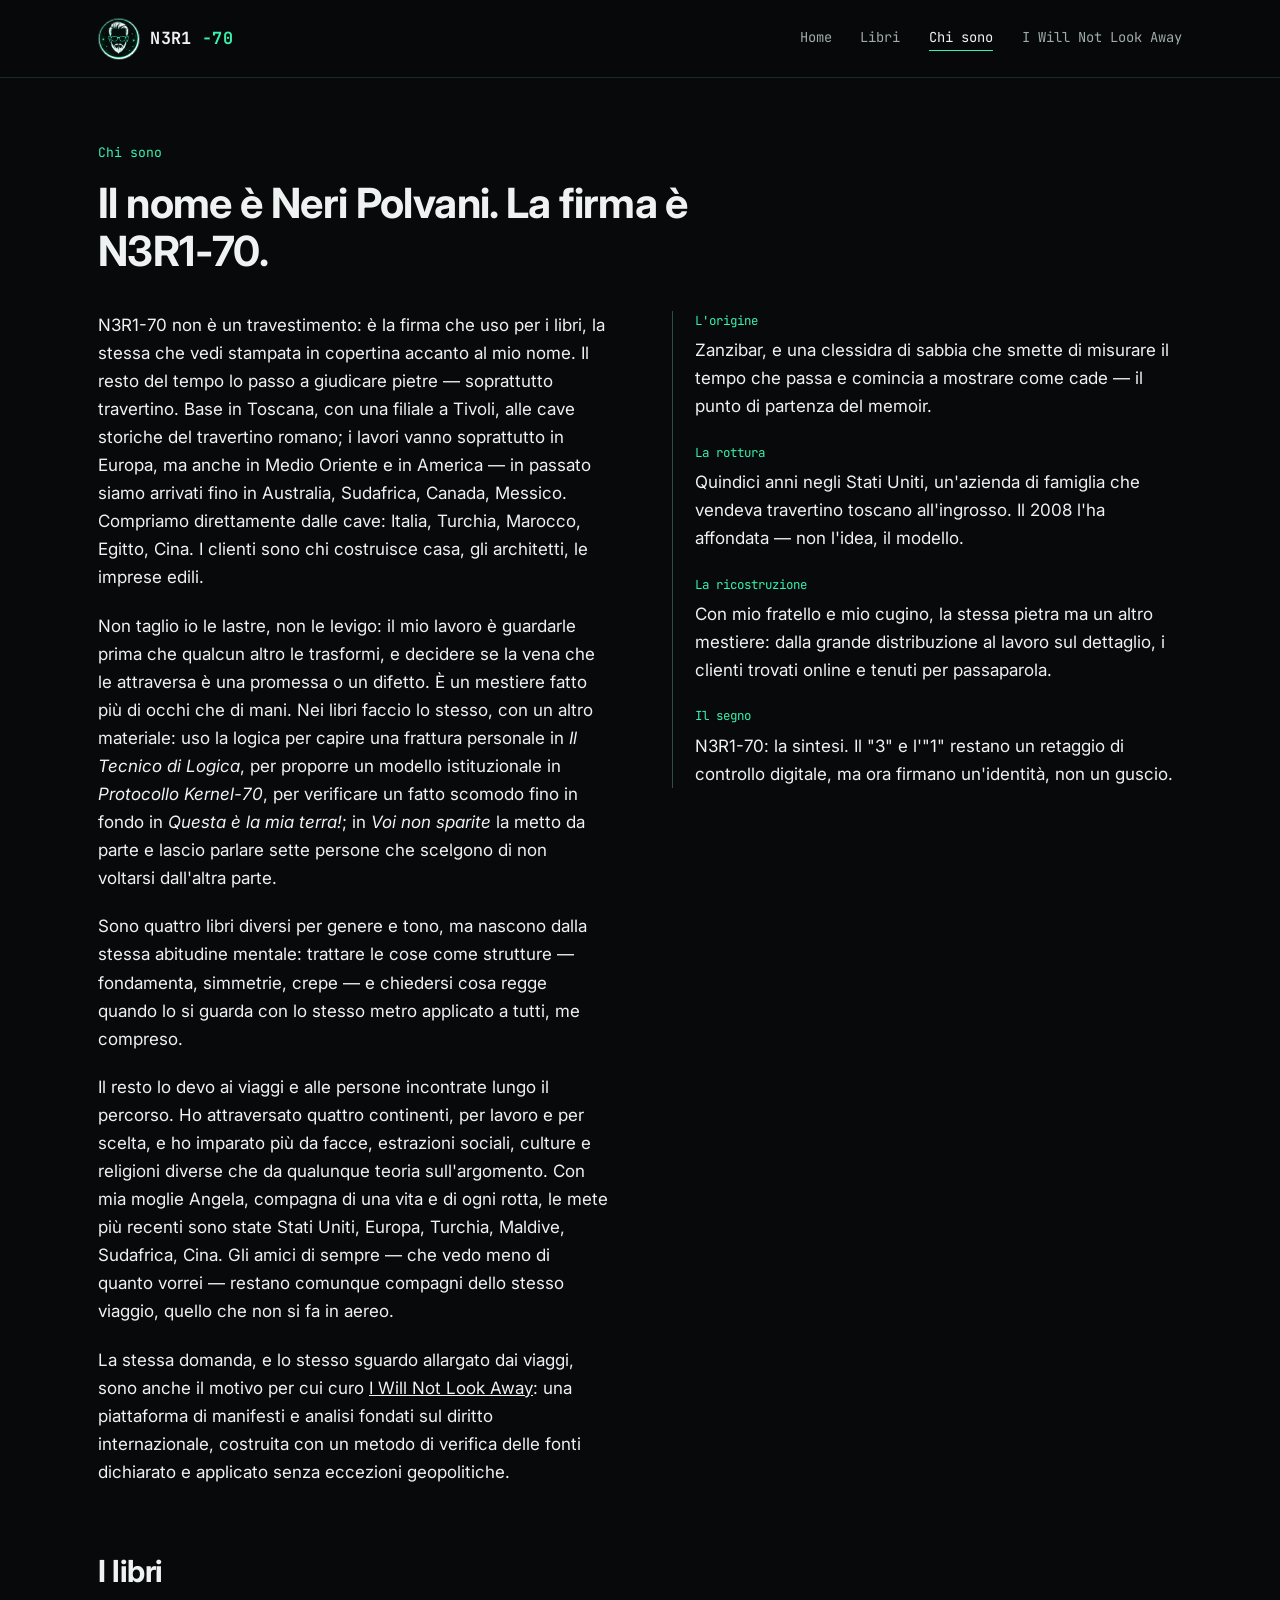
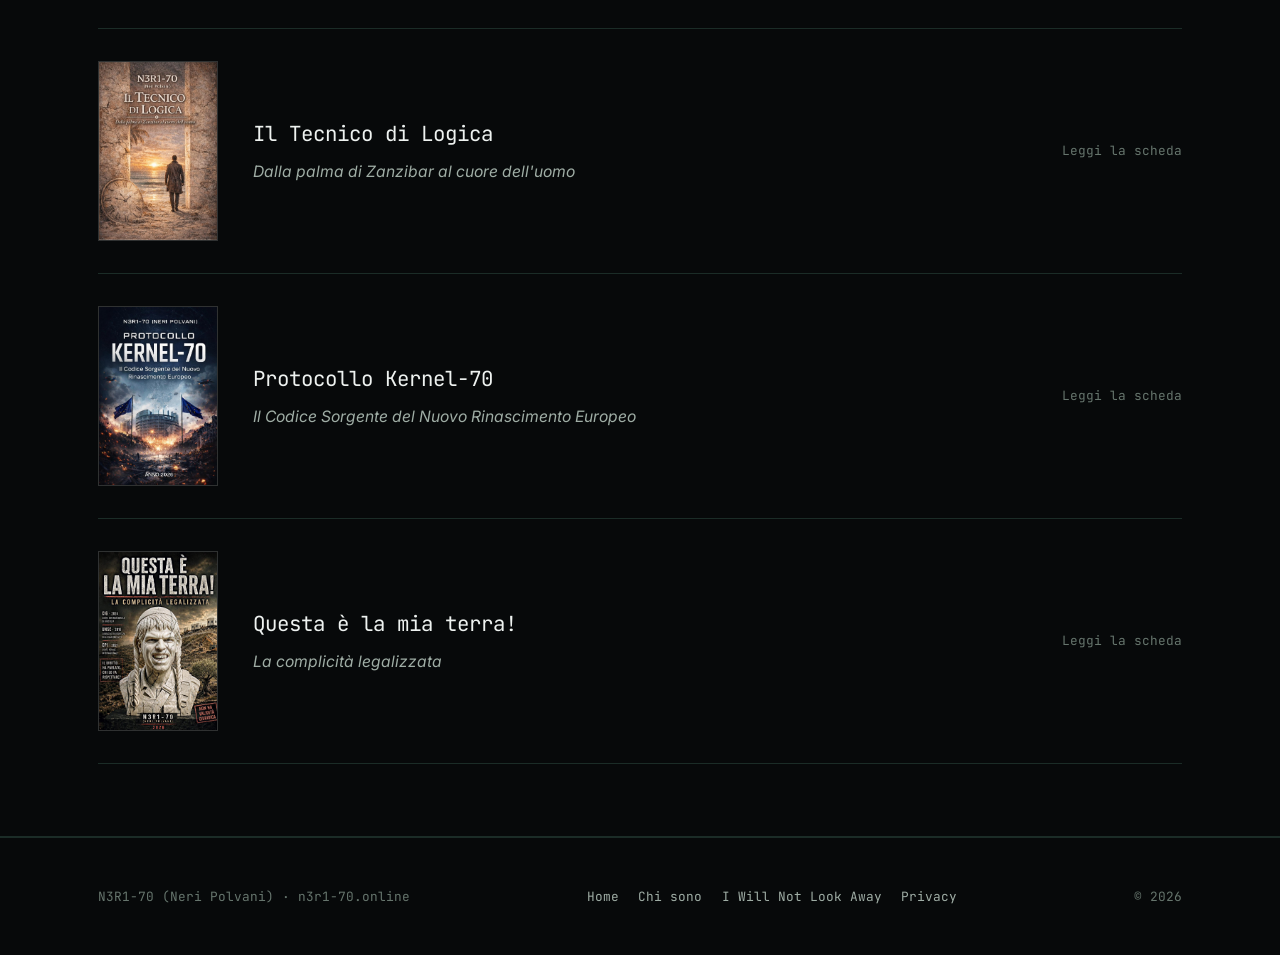
==== commit c6d15337: "Voi non sparite disponibile su Amazon: link acquisto, rimosse etichette, testi aggiornati a quattro " ====
--- a/chi-sono.html
+++ b/chi-sono.html
@@ -49,8 +49,8 @@
     <div class="bio-grid" style="margin-top:2.2rem;">
       <div class="measure">
         <p>N3R1-70 non è un travestimento: è la firma che uso per i libri, la stessa che vedi stampata in copertina accanto al mio nome. Il resto del tempo lo passo a giudicare pietre — soprattutto travertino. Base in Toscana, con una filiale a Tivoli, alle cave storiche del travertino romano; i lavori vanno soprattutto in Europa, ma anche in Medio Oriente e in America — in passato siamo arrivati fino in Australia, Sudafrica, Canada, Messico. Compriamo direttamente dalle cave: Italia, Turchia, Marocco, Egitto, Cina. I clienti sono chi costruisce casa, gli architetti, le imprese edili.</p>
-        <p>Non taglio io le lastre, non le levigo: il mio lavoro è guardarle prima che qualcun altro le trasformi, e decidere se la vena che le attraversa è una promessa o un difetto. È un mestiere fatto più di occhi che di mani. Nei libri faccio lo stesso, con un altro materiale: uso la logica per capire una frattura personale in <em>Il Tecnico di Logica</em>, per proporre un modello istituzionale in <em>Protocollo Kernel-70</em>, per verificare un fatto scomodo fino in fondo in <em>Questa è la mia terra!</em></p>
-        <p>Sono tre libri diversi per genere e tono, ma nascono dalla stessa abitudine mentale: trattare le cose come strutture — fondamenta, simmetrie, crepe — e chiedersi cosa regge quando lo si guarda con lo stesso metro applicato a tutti, me compreso.</p>
+        <p>Non taglio io le lastre, non le levigo: il mio lavoro è guardarle prima che qualcun altro le trasformi, e decidere se la vena che le attraversa è una promessa o un difetto. È un mestiere fatto più di occhi che di mani. Nei libri faccio lo stesso, con un altro materiale: uso la logica per capire una frattura personale in <em>Il Tecnico di Logica</em>, per proporre un modello istituzionale in <em>Protocollo Kernel-70</em>, per verificare un fatto scomodo fino in fondo in <em>Questa è la mia terra!</em>; in <em>Voi non sparite</em> la metto da parte e lascio parlare sette persone che scelgono di non voltarsi dall'altra parte.</p>
+        <p>Sono quattro libri diversi per genere e tono, ma nascono dalla stessa abitudine mentale: trattare le cose come strutture — fondamenta, simmetrie, crepe — e chiedersi cosa regge quando lo si guarda con lo stesso metro applicato a tutti, me compreso.</p>
         <p>Il resto lo devo ai viaggi e alle persone incontrate lungo il percorso. Ho attraversato quattro continenti, per lavoro e per scelta, e ho imparato più da facce, estrazioni sociali, culture e religioni diverse che da qualunque teoria sull'argomento. Con mia moglie Angela, compagna di una vita e di ogni rotta, le mete più recenti sono state Stati Uniti, Europa, Turchia, Maldive, Sudafrica, Cina. Gli amici di sempre — che vedo meno di quanto vorrei — restano comunque compagni dello stesso viaggio, quello che non si fa in aereo.</p>
         <p>La stessa domanda, e lo stesso sguardo allargato dai viaggi, sono anche il motivo per cui curo <a href="iwillnotlookaway.html">I Will Not Look Away</a>: una piattaforma di manifesti e analisi fondati sul diritto internazionale, costruita con un metodo di verifica delle fonti dichiarato e applicato senza eccezioni geopolitiche.</p>
       </div>
--- a/css/style.css
+++ b/css/style.css
@@ -644,3 +644,27 @@
 @media (prefers-reduced-motion: reduce){
   *{ animation-duration: 0.001ms !important; animation-iteration-count: 1 !important; transition-duration: 0.001ms !important; }
 }
+
+/* ----------------------------- stato "in pubblicazione" ----------------------------- */
+/* Per togliere lo stato: rimuovere .badge-pending dalle righe e .pending-note dalla scheda. */
+
+.badge-pending{
+  display: inline-block;
+  font-family: var(--font-mono);
+  font-size: 0.68rem;
+  letter-spacing: 0.06em;
+  text-transform: uppercase;
+  color: var(--accent);
+  border: 1px solid var(--accent-dim);
+  background: var(--accent-soft);
+  padding: 0.15rem 0.45rem;
+  margin-left: 0.6rem;
+  vertical-align: middle;
+}
+
+.pending-note{
+  font-family: var(--font-mono);
+  font-size: 0.8rem;
+  color: var(--text-muted);
+  margin-top: 0.9rem;
+}
